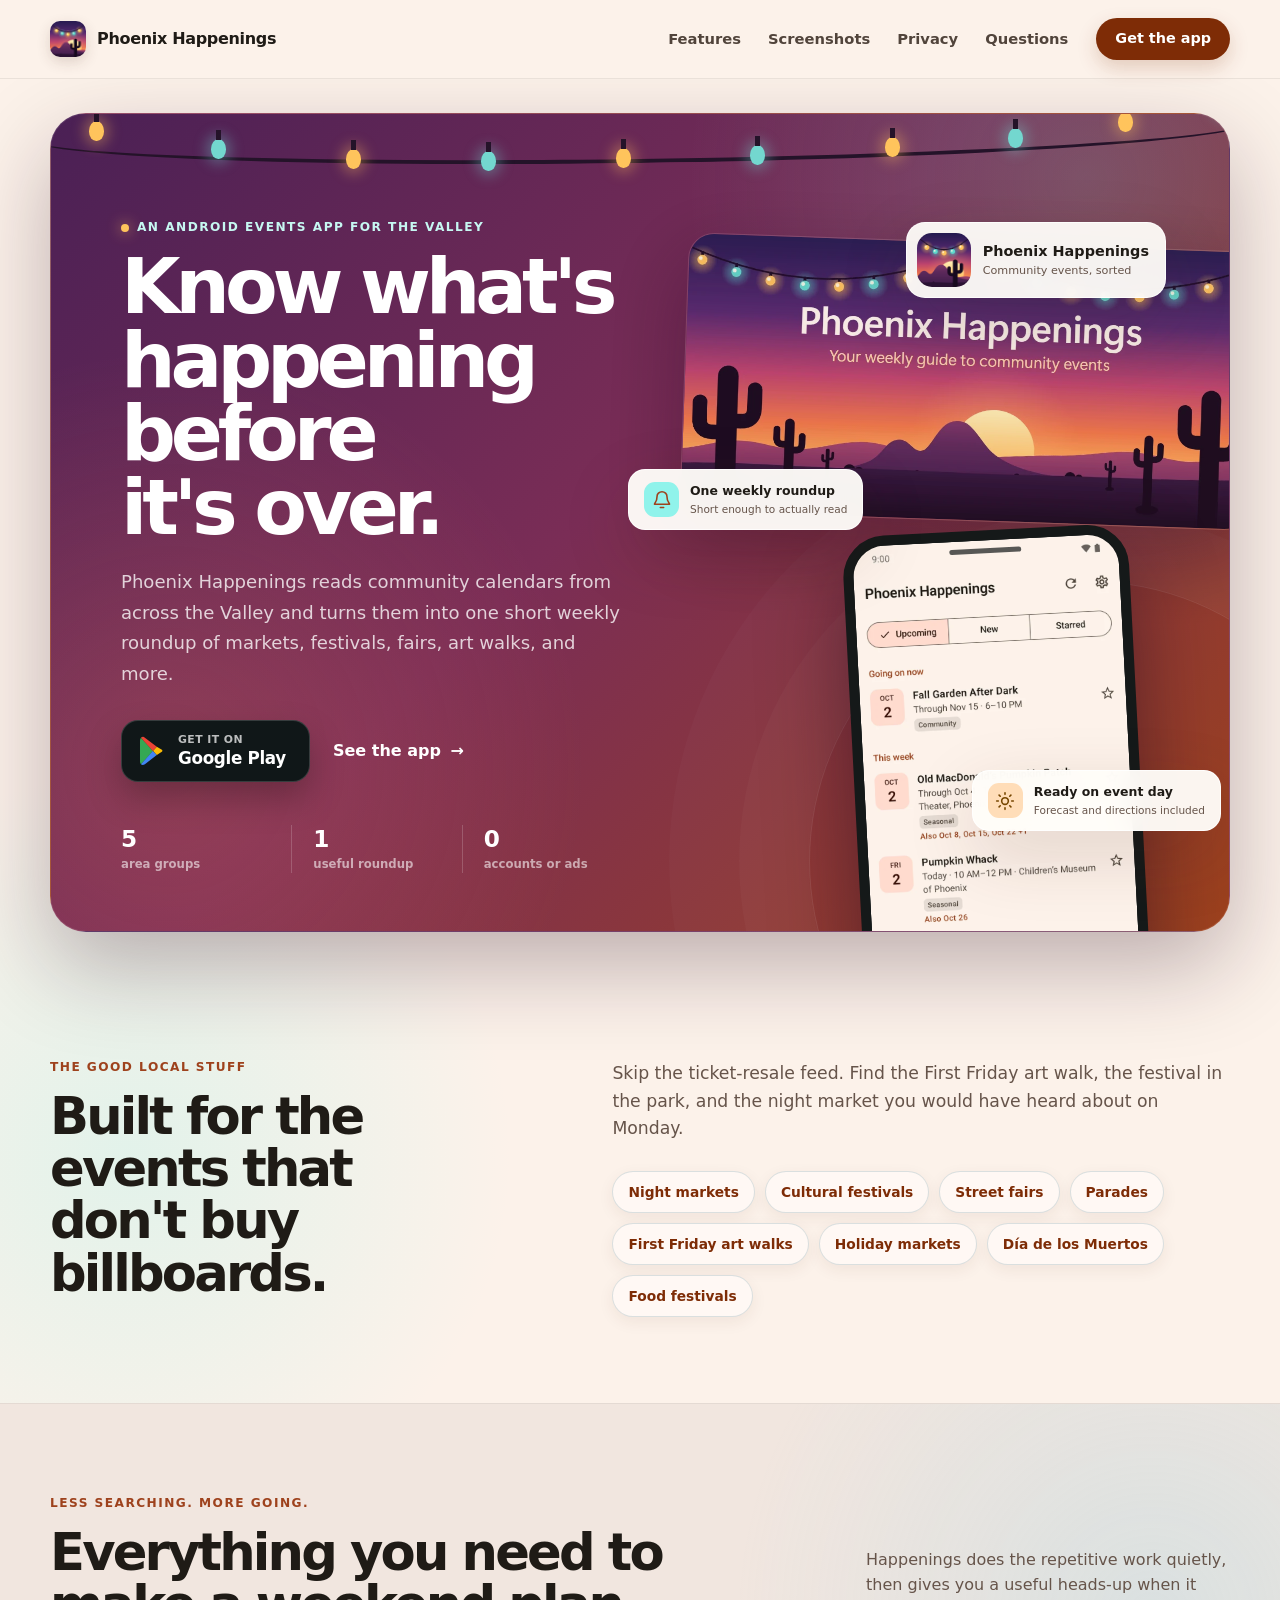
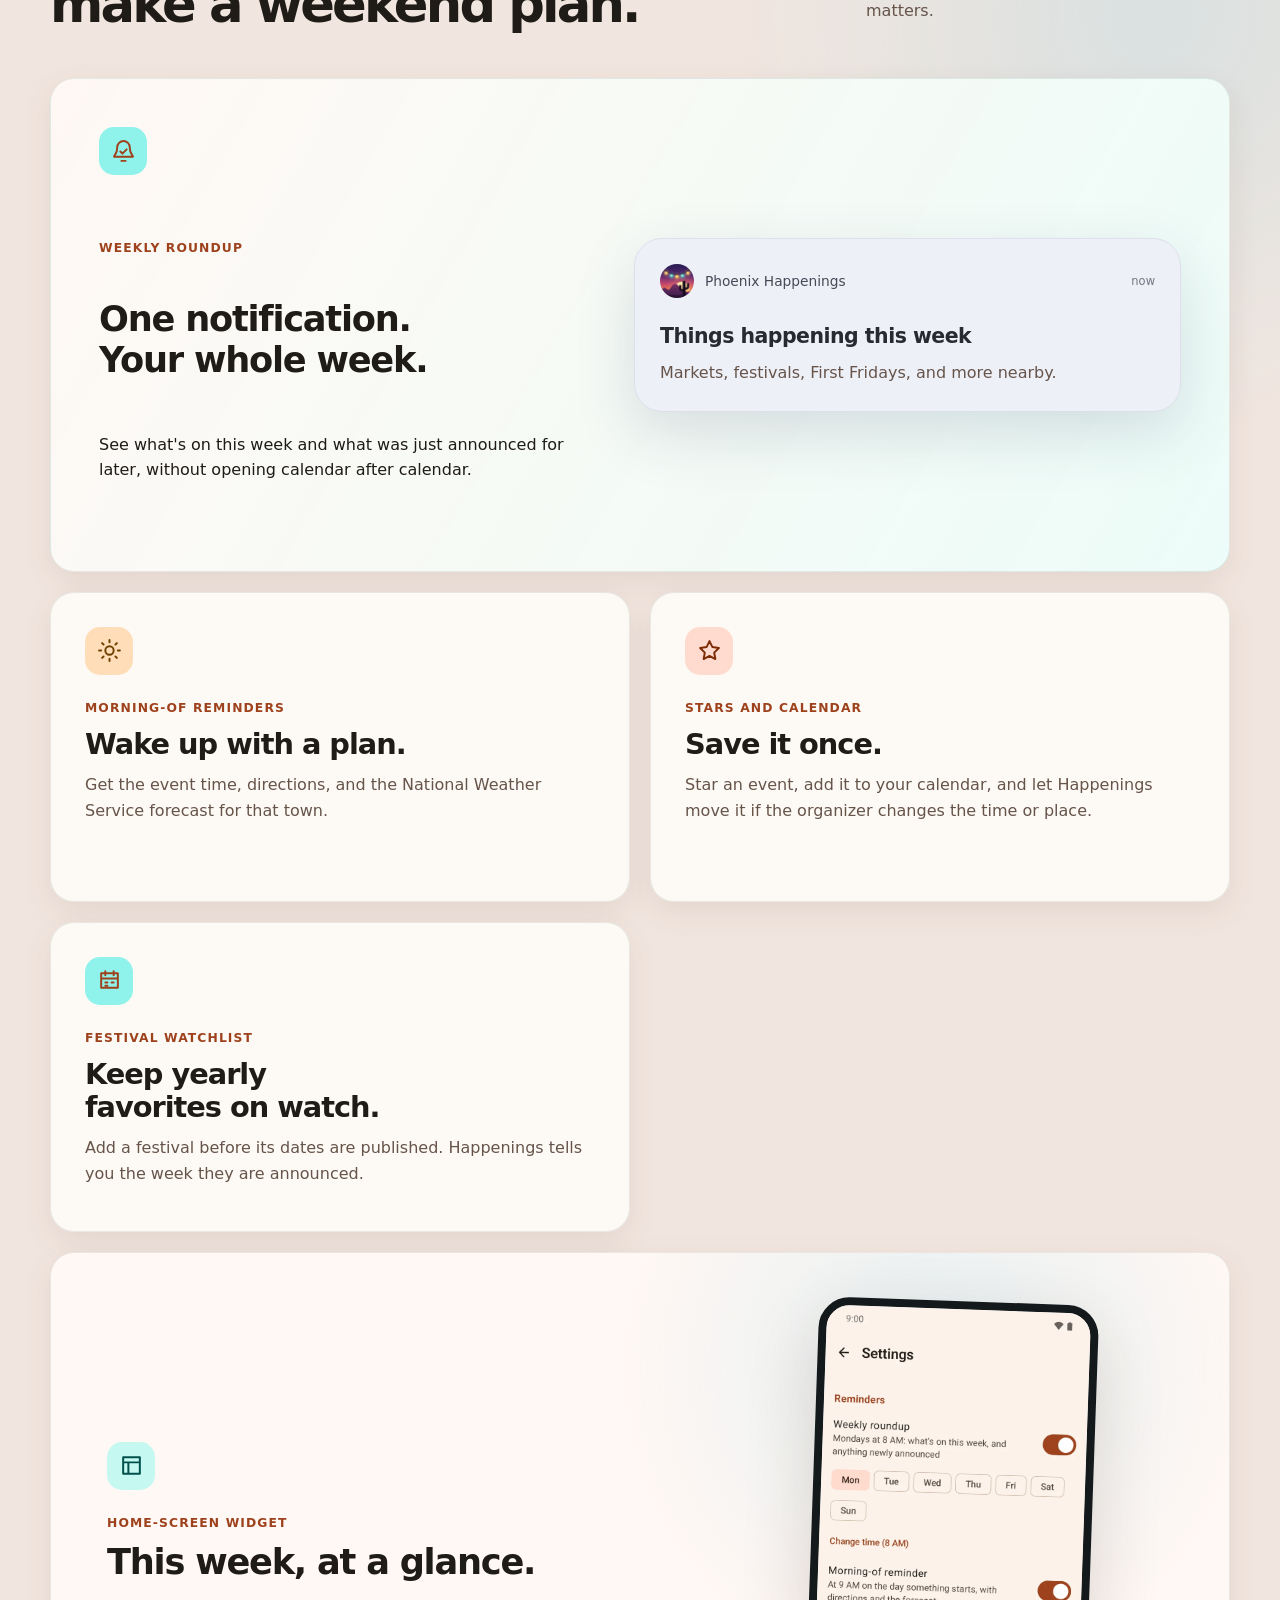
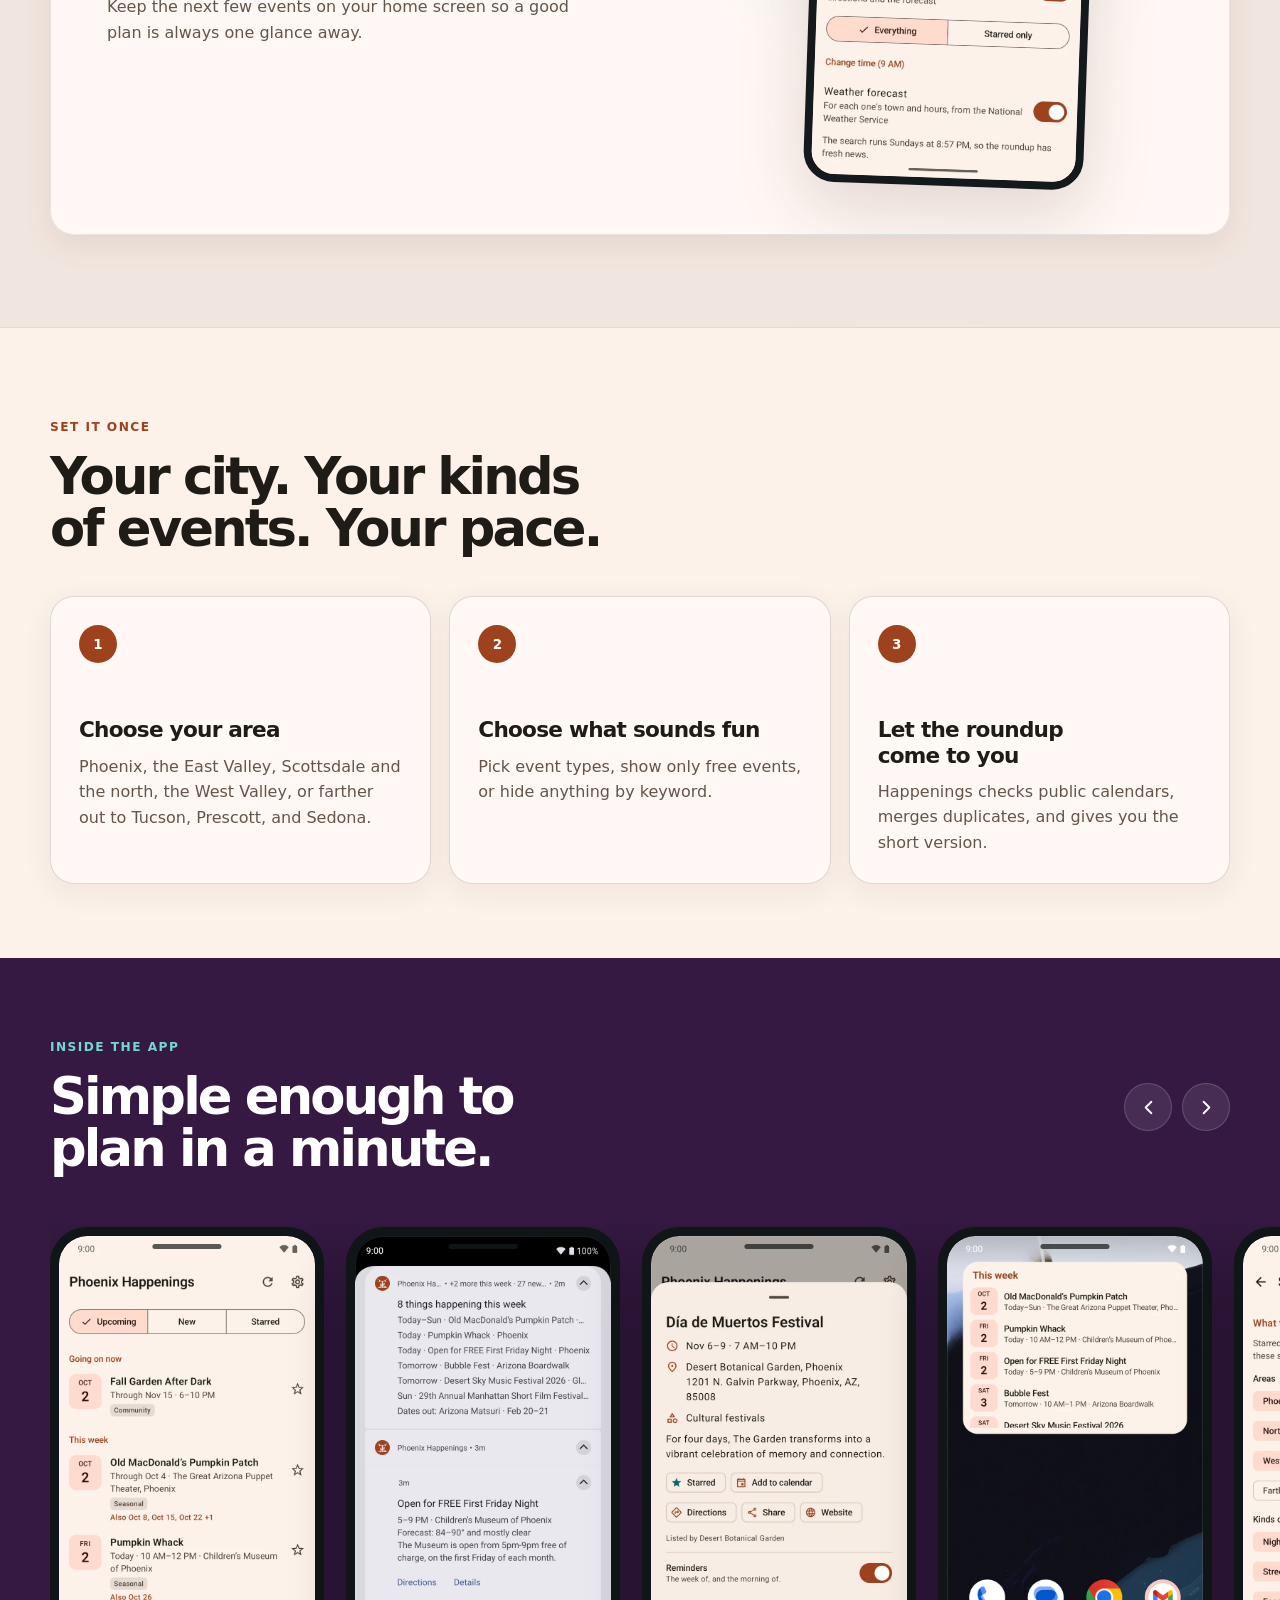
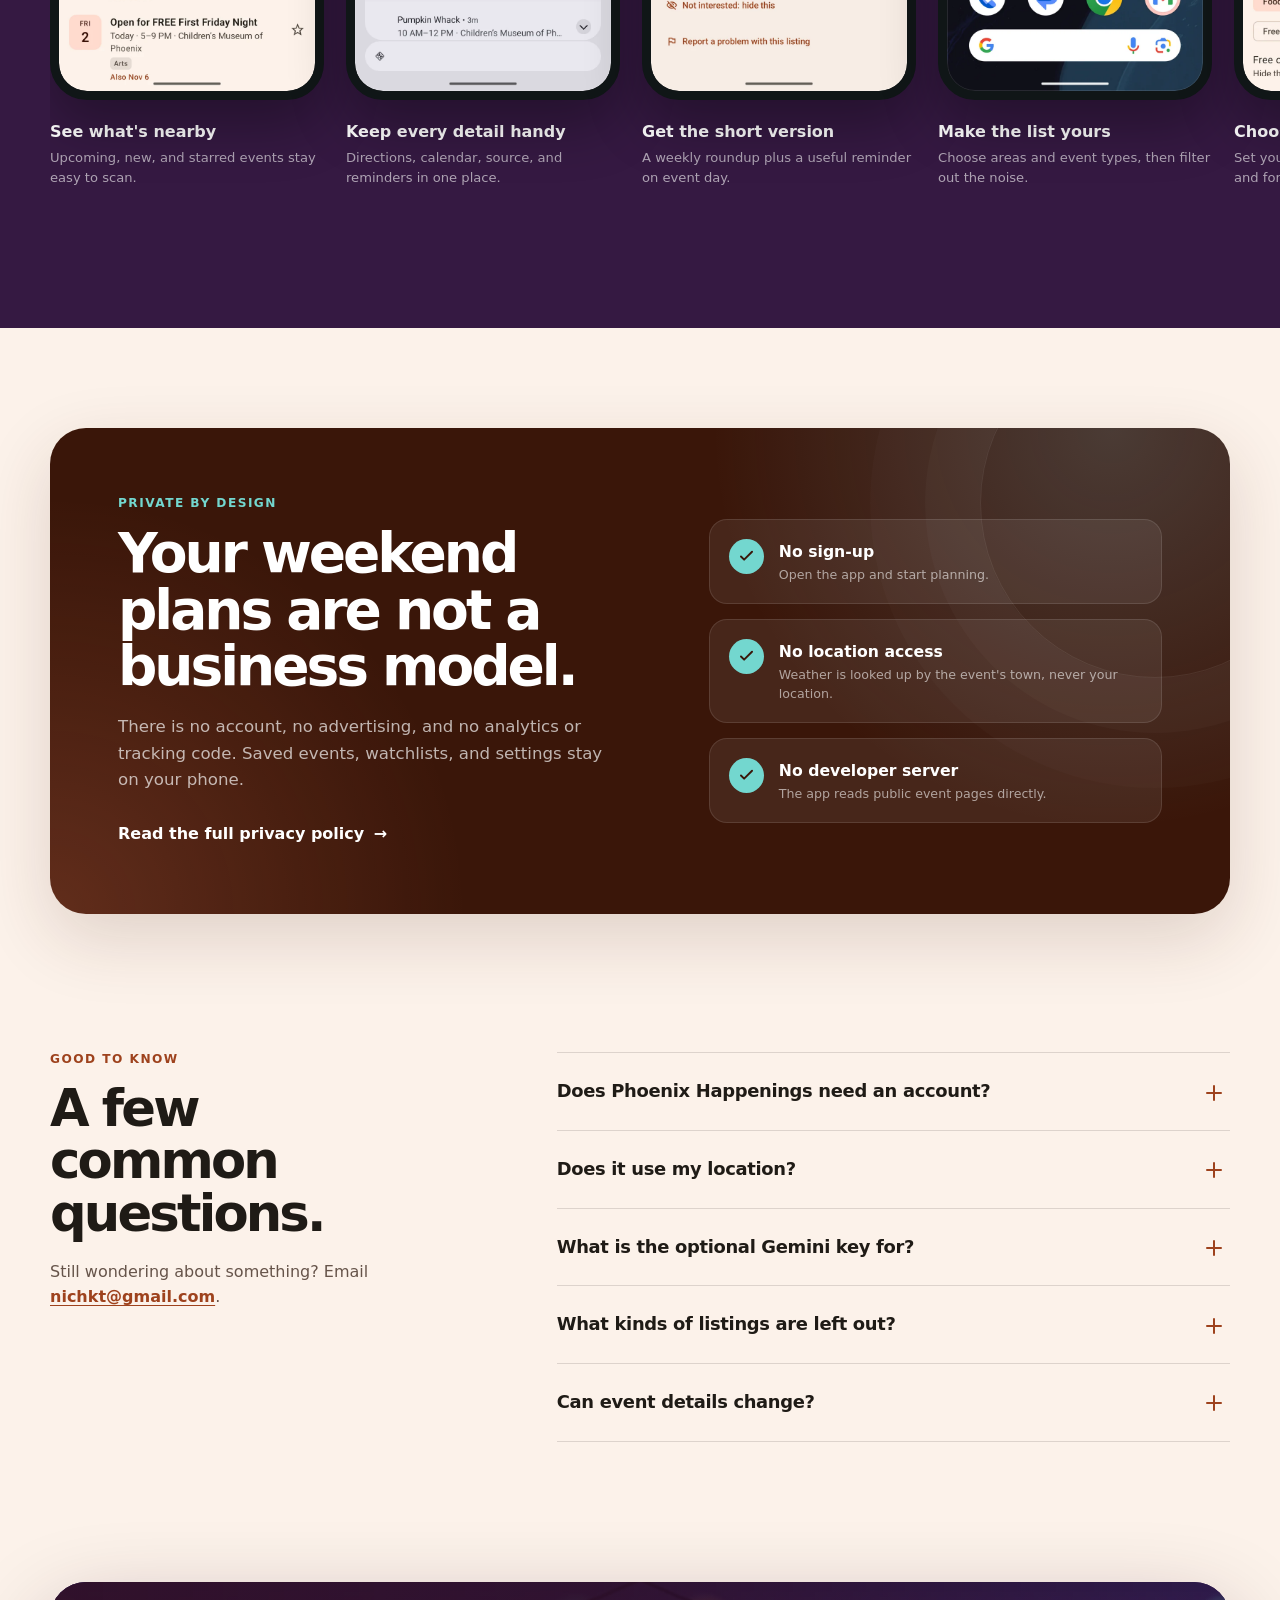
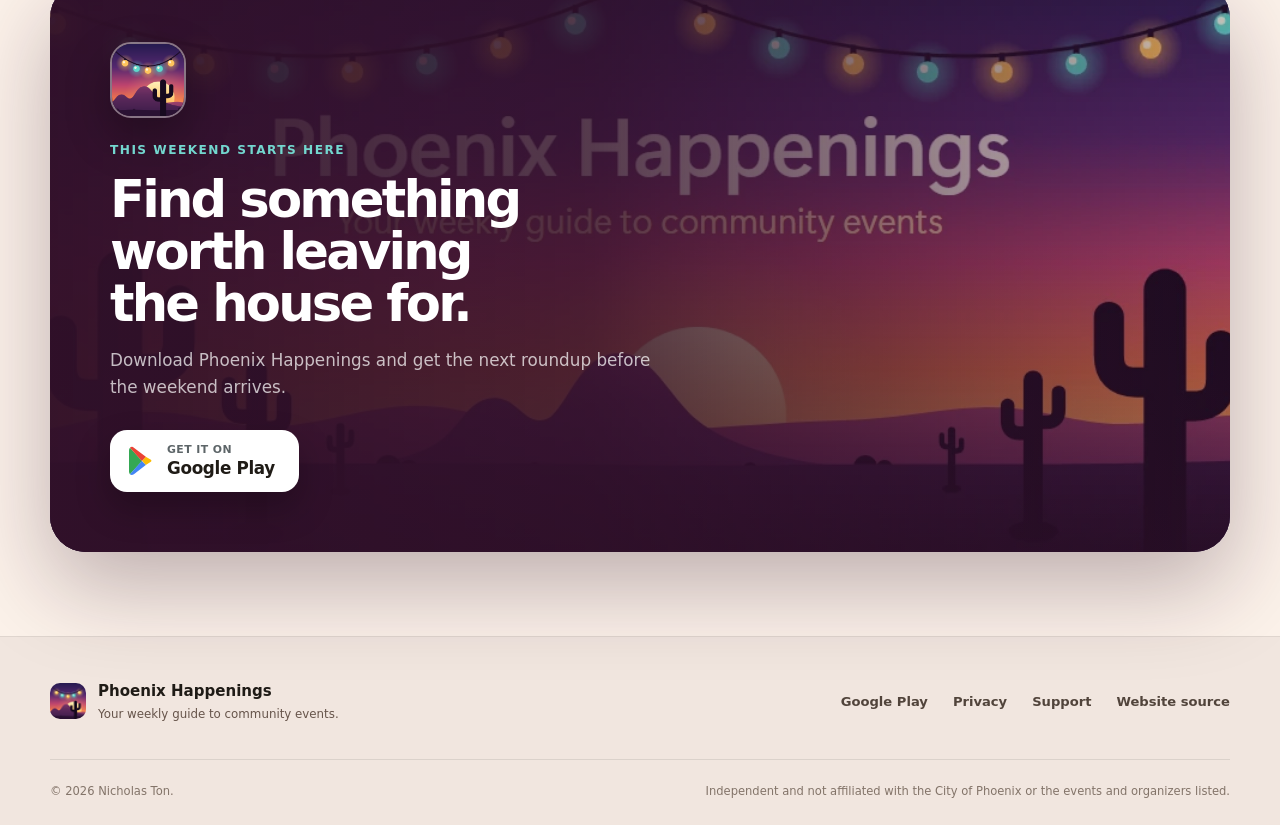
==== index.html @ 1f0c68e3 "Create Phoenix Happenings website Co-authored-by: Copilot <223556219+Copilot@users.noreply.github.co" ====
<!doctype html>
<html lang="en">
<head>
  <meta charset="utf-8">
  <meta name="viewport" content="width=device-width, initial-scale=1">
  <meta name="theme-color" content="#7e2c06">
  <meta name="color-scheme" content="light">
  <meta name="description" content="Phoenix Happenings finds night markets, festivals, street fairs, First Friday art walks, and other community events across the Valley before they pass you by.">
  <meta name="robots" content="index, follow">

  <title>Phoenix Happenings | Find local events before they happen</title>

  <link rel="canonical" href="https://nichkt.github.io/phoenix-happenings/">
  <link rel="icon" type="image/png" sizes="32x32" href="assets/icon-32.png">
  <link rel="apple-touch-icon" sizes="192x192" href="assets/icon-192.png">
  <link rel="manifest" href="site.webmanifest">
  <link rel="preload" as="image" href="assets/screenshots/1.webp" type="image/webp">
  <link rel="stylesheet" href="styles.css">

  <meta property="og:type" content="website">
  <meta property="og:site_name" content="Phoenix Happenings">
  <meta property="og:title" content="Phoenix Happenings | Your weekly guide to community events">
  <meta property="og:description" content="Night markets, festivals, street fairs, First Friday art walks, and more across the Valley - found before they happen.">
  <meta property="og:url" content="https://nichkt.github.io/phoenix-happenings/">
  <meta property="og:image" content="https://nichkt.github.io/phoenix-happenings/assets/feature-graphic.png">
  <meta property="og:image:width" content="1024">
  <meta property="og:image:height" content="500">
  <meta property="og:image:alt" content="Phoenix Happenings artwork with saguaros, festival lights, and a desert sunset">

  <meta name="twitter:card" content="summary_large_image">
  <meta name="twitter:title" content="Phoenix Happenings">
  <meta name="twitter:description" content="Your weekly guide to the community events around the Valley that are easy to miss.">
  <meta name="twitter:image" content="https://nichkt.github.io/phoenix-happenings/assets/feature-graphic.png">

  <script type="application/ld+json">
  {
    "@context": "https://schema.org",
    "@type": "MobileApplication",
    "name": "Phoenix Happenings",
    "operatingSystem": "Android",
    "applicationCategory": "LifestyleApplication",
    "description": "Phoenix Happenings finds night markets, cultural festivals, street fairs, First Friday art walks, and other community events across the Valley and sends one useful weekly roundup.",
    "downloadUrl": "https://play.google.com/store/apps/details?id=com.nicholaston.happenings.phoenix",
    "image": "https://nichkt.github.io/phoenix-happenings/assets/app-icon.png",
    "author": {
      "@type": "Person",
      "name": "Nicholas Ton"
    }
  }
  </script>
</head>
<body>
  <a class="skip-link" href="#main-content">Skip to content</a>

  <header class="site-header">
    <nav class="nav container" aria-label="Primary navigation">
      <a class="brand" href="#top" aria-label="Phoenix Happenings home">
        <img src="assets/icon-32.png" width="36" height="36" alt="">
        <span>Phoenix Happenings</span>
      </a>

      <div class="nav-links">
        <a href="#features">Features</a>
        <a href="#screenshots">Screenshots</a>
        <a href="#privacy">Privacy</a>
        <a href="#questions">Questions</a>
      </div>

      <a class="button button-small button-dark" href="https://play.google.com/store/apps/details?id=com.nicholaston.happenings.phoenix" target="_blank" rel="noopener noreferrer">
        Get the app
      </a>
    </nav>
  </header>

  <main id="main-content">
    <section class="hero" id="top">
      <div class="container">
        <div class="hero-panel">
          <div class="string-lights" aria-hidden="true">
            <span></span><span></span><span></span><span></span><span></span>
            <span></span><span></span><span></span><span></span><span></span>
          </div>

          <div class="hero-grid">
            <div class="hero-copy">
              <p class="eyebrow">An Android events app for the Valley</p>
              <h1>Know what's happening before it's over.</h1>
              <p class="hero-lede">
                Phoenix Happenings reads community calendars from across the Valley and turns them into one short weekly roundup of markets, festivals, fairs, art walks, and more.
              </p>

              <div class="hero-actions">
                <a class="store-button" href="https://play.google.com/store/apps/details?id=com.nicholaston.happenings.phoenix" target="_blank" rel="noopener noreferrer" aria-label="Download Phoenix Happenings on Google Play">
                  <svg viewBox="0 0 32 36" aria-hidden="true">
                    <path fill="#34a853" d="M1.2 1.7C.5 2.5 0 3.7 0 5.1v25.8c0 1.4.5 2.6 1.2 3.4l.1.1 14.5-16.2v-.4L1.3 1.6z"/>
                    <path fill="#fbbc04" d="m20.6 23-4.8-5.3v.4l4.8-5.4.1.1 5.7 3.2c1.6.9 1.6 2.4 0 3.3L20.7 23z"/>
                    <path fill="#4285f4" d="m20.7 23-4.9-5.1L1.2 34.3c1.1 1.1 2.8 1.2 4.8.1L20.7 23z"/>
                    <path fill="#ea4335" d="M20.7 12.8 6 1.6C4-.5 2.3.6 1.2 1.7l14.6 16.2 4.9-5.1z"/>
                  </svg>
                  <span>
                    <small>Get it on</small>
                    <strong>Google Play</strong>
                  </span>
                </a>
                <a class="hero-link" href="#screenshots">See the app <span aria-hidden="true">&rarr;</span></a>
              </div>

              <ul class="hero-proof" aria-label="App highlights">
                <li><strong>5</strong><span>area groups</span></li>
                <li><strong>1</strong><span>useful roundup</span></li>
                <li><strong>0</strong><span>accounts or ads</span></li>
              </ul>
            </div>

            <div class="hero-visual" aria-label="Phoenix Happenings app preview">
              <img class="hero-art" src="assets/feature-graphic.webp" width="1024" height="500" alt="" aria-hidden="true">

              <div class="app-badge">
                <img src="assets/app-icon.png" width="64" height="64" alt="">
                <span><strong>Phoenix Happenings</strong><small>Community events, sorted</small></span>
              </div>

              <div class="device device-hero">
                <div class="device-speaker" aria-hidden="true"></div>
                <img src="assets/screenshots/1.webp" width="720" height="1280" alt="Phoenix Happenings home screen listing upcoming community events" fetchpriority="high">
              </div>

              <div class="floating-note note-roundup">
                <span class="note-icon" aria-hidden="true">
                  <svg viewBox="0 0 24 24"><path d="M18 8a6 6 0 0 0-12 0c0 7-3 7-3 9h18c0-2-3-2-3-9M10 21h4"/></svg>
                </span>
                <span><strong>One weekly roundup</strong><small>Short enough to actually read</small></span>
              </div>

              <div class="floating-note note-weather">
                <span class="note-icon note-icon-amber" aria-hidden="true">
                  <svg viewBox="0 0 24 24"><circle cx="12" cy="12" r="4"/><path d="M12 2v2m0 16v2M4.9 4.9l1.4 1.4m11.4 11.4 1.4 1.4M2 12h2m16 0h2M4.9 19.1l1.4-1.4M17.7 6.3l1.4-1.4"/></svg>
                </span>
                <span><strong>Ready on event day</strong><small>Forecast and directions included</small></span>
              </div>
            </div>
          </div>
        </div>
      </div>
    </section>

    <section class="event-types section">
      <div class="container event-types-grid">
        <div>
          <p class="section-kicker">The good local stuff</p>
          <h2>Built for the events that don't buy billboards.</h2>
        </div>
        <div>
          <p class="section-intro">
            Skip the ticket-resale feed. Find the First Friday art walk, the festival in the park, and the night market you would have heard about on Monday.
          </p>
          <div class="chip-cloud" aria-label="Event types in Phoenix Happenings">
            <span>Night markets</span>
            <span>Cultural festivals</span>
            <span>Street fairs</span>
            <span>Parades</span>
            <span>First Friday art walks</span>
            <span>Holiday markets</span>
            <span>D&iacute;a de los Muertos</span>
            <span>Food festivals</span>
          </div>
        </div>
      </div>
    </section>

    <section class="features section" id="features">
      <div class="container">
        <div class="section-heading">
          <div>
            <p class="section-kicker">Less searching. More going.</p>
            <h2>Everything you need to make a weekend plan.</h2>
          </div>
          <p>
            Happenings does the repetitive work quietly, then gives you a useful heads-up when it matters.
          </p>
        </div>

        <div class="feature-grid">
          <article class="feature-card feature-card-large">
            <div class="feature-icon">
              <svg viewBox="0 0 24 24" aria-hidden="true"><path d="M18 8a6 6 0 0 0-12 0c0 7-3 7-3 9h18c0-2-3-2-3-9M10 21h4"/><path d="m9 12 2 2 4-4"/></svg>
            </div>
            <p class="feature-label">Weekly roundup</p>
            <h3>One notification. Your whole week.</h3>
            <p>
              See what's on this week and what was just announced for later, without opening calendar after calendar.
            </p>
            <div class="mini-notification" aria-hidden="true">
              <div class="mini-notification-top">
                <img src="assets/icon-32.png" width="34" height="34" alt="">
                <span>Phoenix Happenings</span>
                <small>now</small>
              </div>
              <strong>Things happening this week</strong>
              <p>Markets, festivals, First Fridays, and more nearby.</p>
            </div>
          </article>

          <article class="feature-card">
            <div class="feature-icon feature-icon-amber">
              <svg viewBox="0 0 24 24" aria-hidden="true"><circle cx="12" cy="12" r="4"/><path d="M12 2v2m0 16v2M4.9 4.9l1.4 1.4m11.4 11.4 1.4 1.4M2 12h2m16 0h2M4.9 19.1l1.4-1.4M17.7 6.3l1.4-1.4"/></svg>
            </div>
            <p class="feature-label">Morning-of reminders</p>
            <h3>Wake up with a plan.</h3>
            <p>Get the event time, directions, and the National Weather Service forecast for that town.</p>
          </article>

          <article class="feature-card">
            <div class="feature-icon feature-icon-coral">
              <svg viewBox="0 0 24 24" aria-hidden="true"><path d="m12 3 2.8 5.7 6.2.9-4.5 4.4 1.1 6.2-5.6-3-5.6 3 1.1-6.2L3 9.6l6.2-.9z"/></svg>
            </div>
            <p class="feature-label">Stars and calendar</p>
            <h3>Save it once.</h3>
            <p>Star an event, add it to your calendar, and let Happenings move it if the organizer changes the time or place.</p>
          </article>

          <article class="feature-card">
            <div class="feature-icon">
              <svg viewBox="0 0 24 24" aria-hidden="true"><path d="M4 5h16v14H4zM8 3v4m8-4v4M4 10h16"/><path d="M8 14h2m4 0h2m-8 3h2"/></svg>
            </div>
            <p class="feature-label">Festival watchlist</p>
            <h3>Keep yearly favorites on watch.</h3>
            <p>Add a festival before its dates are published. Happenings tells you the week they are announced.</p>
          </article>

          <article class="feature-card feature-card-widget">
            <div>
              <div class="feature-icon feature-icon-sky">
                <svg viewBox="0 0 24 24" aria-hidden="true"><path d="M4 4h16v16H4zM4 9h16M9 9v11"/></svg>
              </div>
              <p class="feature-label">Home-screen widget</p>
              <h3>This week, at a glance.</h3>
              <p>Keep the next few events on your home screen so a good plan is always one glance away.</p>
            </div>
            <img src="assets/screenshots/6.webp" width="720" height="1280" alt="Phoenix Happenings home-screen widget showing this week's events" loading="lazy">
          </article>
        </div>
      </div>
    </section>

    <section class="how-it-works section">
      <div class="container">
        <div class="section-heading compact-heading">
          <div>
            <p class="section-kicker">Set it once</p>
            <h2>Your city. Your kinds of events. Your pace.</h2>
          </div>
        </div>

        <ol class="steps">
          <li>
            <span class="step-number">1</span>
            <div>
              <h3>Choose your area</h3>
              <p>Phoenix, the East Valley, Scottsdale and the north, the West Valley, or farther out to Tucson, Prescott, and Sedona.</p>
            </div>
          </li>
          <li>
            <span class="step-number">2</span>
            <div>
              <h3>Choose what sounds fun</h3>
              <p>Pick event types, show only free events, or hide anything by keyword.</p>
            </div>
          </li>
          <li>
            <span class="step-number">3</span>
            <div>
              <h3>Let the roundup come to you</h3>
              <p>Happenings checks public calendars, merges duplicates, and gives you the short version.</p>
            </div>
          </li>
        </ol>
      </div>
    </section>

    <section class="screenshots section" id="screenshots">
      <div class="container">
        <div class="section-heading screenshots-heading">
          <div>
            <p class="section-kicker">Inside the app</p>
            <h2>Simple enough to plan in a minute.</h2>
          </div>
          <div class="gallery-controls" aria-label="Screenshot gallery controls">
            <button type="button" data-gallery-button="previous" aria-label="Show previous screenshots">
              <svg viewBox="0 0 24 24" aria-hidden="true"><path d="m15 18-6-6 6-6"/></svg>
            </button>
            <button type="button" data-gallery-button="next" aria-label="Show next screenshots">
              <svg viewBox="0 0 24 24" aria-hidden="true"><path d="m9 18 6-6-6-6"/></svg>
            </button>
          </div>
        </div>

        <div class="gallery" data-gallery>
          <figure class="screenshot-card">
            <div class="device">
              <div class="device-speaker" aria-hidden="true"></div>
              <img src="assets/screenshots/1.webp" width="720" height="1280" alt="Upcoming events grouped by what is happening now and this week" loading="lazy">
            </div>
            <figcaption><strong>See what's nearby</strong><span>Upcoming, new, and starred events stay easy to scan.</span></figcaption>
          </figure>

          <figure class="screenshot-card">
            <div class="device">
              <div class="device-speaker" aria-hidden="true"></div>
              <img src="assets/screenshots/2.webp" width="720" height="1280" alt="Event details with time, address, category, reminders, and action buttons" loading="lazy">
            </div>
            <figcaption><strong>Keep every detail handy</strong><span>Directions, calendar, source, and reminders in one place.</span></figcaption>
          </figure>

          <figure class="screenshot-card">
            <div class="device">
              <div class="device-speaker" aria-hidden="true"></div>
              <img src="assets/screenshots/3.webp" width="720" height="1280" alt="Weekly roundup notification and morning event reminder" loading="lazy">
            </div>
            <figcaption><strong>Get the short version</strong><span>A weekly roundup plus a useful reminder on event day.</span></figcaption>
          </figure>

          <figure class="screenshot-card">
            <div class="device">
              <div class="device-speaker" aria-hidden="true"></div>
              <img src="assets/screenshots/4.webp" width="720" height="1280" alt="Settings for areas, event types, free events, and keyword filters" loading="lazy">
            </div>
            <figcaption><strong>Make the list yours</strong><span>Choose areas and event types, then filter out the noise.</span></figcaption>
          </figure>

          <figure class="screenshot-card">
            <div class="device">
              <div class="device-speaker" aria-hidden="true"></div>
              <img src="assets/screenshots/5.webp" width="720" height="1280" alt="Reminder settings for weekly roundups, event-day alerts, and weather" loading="lazy">
            </div>
            <figcaption><strong>Choose when to hear about it</strong><span>Set your roundup day, reminder time, and forecast preference.</span></figcaption>
          </figure>

          <figure class="screenshot-card">
            <div class="device">
              <div class="device-speaker" aria-hidden="true"></div>
              <img src="assets/screenshots/6.webp" width="720" height="1280" alt="Phoenix Happenings widget on an Android home screen" loading="lazy">
            </div>
            <figcaption><strong>Keep this week visible</strong><span>The home-screen widget puts the next events within reach.</span></figcaption>
          </figure>
        </div>
      </div>
    </section>

    <section class="privacy section" id="privacy">
      <div class="container">
        <div class="privacy-panel">
          <div class="privacy-copy">
            <p class="section-kicker section-kicker-light">Private by design</p>
            <h2>Your weekend plans are not a business model.</h2>
            <p>
              There is no account, no advertising, and no analytics or tracking code. Saved events, watchlists, and settings stay on your phone.
            </p>
            <a class="text-link-light" href="https://nichkt.github.io/seattle-happenings-privacy/phoenix/" target="_blank" rel="noopener noreferrer">
              Read the full privacy policy <span aria-hidden="true">&rarr;</span>
            </a>
          </div>

          <ul class="privacy-list">
            <li>
              <span class="privacy-check" aria-hidden="true">
                <svg viewBox="0 0 24 24"><path d="m5 12 4 4 10-10"/></svg>
              </span>
              <div><strong>No sign-up</strong><span>Open the app and start planning.</span></div>
            </li>
            <li>
              <span class="privacy-check" aria-hidden="true">
                <svg viewBox="0 0 24 24"><path d="m5 12 4 4 10-10"/></svg>
              </span>
              <div><strong>No location access</strong><span>Weather is looked up by the event's town, never your location.</span></div>
            </li>
            <li>
              <span class="privacy-check" aria-hidden="true">
                <svg viewBox="0 0 24 24"><path d="m5 12 4 4 10-10"/></svg>
              </span>
              <div><strong>No developer server</strong><span>The app reads public event pages directly.</span></div>
            </li>
          </ul>
        </div>
      </div>
    </section>

    <section class="questions section" id="questions">
      <div class="container questions-grid">
        <div class="questions-intro">
          <p class="section-kicker">Good to know</p>
          <h2>A few common questions.</h2>
          <p>Still wondering about something? Email <a href="mailto:nichkt@gmail.com">nichkt@gmail.com</a>.</p>
        </div>

        <div class="faq-list">
          <details>
            <summary>Does Phoenix Happenings need an account?</summary>
            <p>No. There is no sign-in or profile. Your saved events, watchlist, and settings stay on your phone.</p>
          </details>
          <details>
            <summary>Does it use my location?</summary>
            <p>No. The app does not ask for location access. Distance starts from a town you choose, and weather is requested for each event's town.</p>
          </details>
          <details>
            <summary>What is the optional Gemini key for?</summary>
            <p>The app works fully without it. If you add your own Gemini API key, Happenings can also read festival pages and local news and sort events more carefully. The app explains exactly what is sent before you add a key.</p>
          </details>
          <details>
            <summary>What kinds of listings are left out?</summary>
            <p>Concerts, sports, and ticket-resale listings are left out on purpose. The focus is community events such as markets, festivals, fairs, parades, First Friday art walks, and food festivals.</p>
          </details>
          <details>
            <summary>Can event details change?</summary>
            <p>Yes. Dates, times, and locations can change, so always check with the organizer. When Happenings sees an update, it can also move an event it added to your calendar.</p>
          </details>
        </div>
      </div>
    </section>

    <section class="final-cta section">
      <div class="container">
        <div class="final-cta-panel">
          <img src="assets/feature-graphic.webp" width="1024" height="500" alt="" aria-hidden="true" loading="lazy">
          <div class="final-cta-overlay"></div>
          <div class="final-cta-content">
            <img src="assets/app-icon.png" width="86" height="86" alt="">
            <p class="section-kicker section-kicker-light">This weekend starts here</p>
            <h2>Find something worth leaving the house for.</h2>
            <p>Download Phoenix Happenings and get the next roundup before the weekend arrives.</p>
            <a class="store-button store-button-light" href="https://play.google.com/store/apps/details?id=com.nicholaston.happenings.phoenix" target="_blank" rel="noopener noreferrer" aria-label="Download Phoenix Happenings on Google Play">
              <svg viewBox="0 0 32 36" aria-hidden="true">
                <path fill="#34a853" d="M1.2 1.7C.5 2.5 0 3.7 0 5.1v25.8c0 1.4.5 2.6 1.2 3.4l.1.1 14.5-16.2v-.4L1.3 1.6z"/>
                <path fill="#fbbc04" d="m20.6 23-4.8-5.3v.4l4.8-5.4.1.1 5.7 3.2c1.6.9 1.6 2.4 0 3.3L20.7 23z"/>
                <path fill="#4285f4" d="m20.7 23-4.9-5.1L1.2 34.3c1.1 1.1 2.8 1.2 4.8.1L20.7 23z"/>
                <path fill="#ea4335" d="M20.7 12.8 6 1.6C4-.5 2.3.6 1.2 1.7l14.6 16.2 4.9-5.1z"/>
              </svg>
              <span><small>Get it on</small><strong>Google Play</strong></span>
            </a>
          </div>
        </div>
      </div>
    </section>
  </main>

  <footer class="site-footer">
    <div class="container footer-grid">
      <div class="footer-brand">
        <img src="assets/icon-32.png" width="36" height="36" alt="">
        <div><strong>Phoenix Happenings</strong><span>Your weekly guide to community events.</span></div>
      </div>
      <div class="footer-links">
        <a href="https://play.google.com/store/apps/details?id=com.nicholaston.happenings.phoenix" target="_blank" rel="noopener noreferrer">Google Play</a>
        <a href="https://nichkt.github.io/seattle-happenings-privacy/phoenix/" target="_blank" rel="noopener noreferrer">Privacy</a>
        <a href="mailto:nichkt@gmail.com">Support</a>
        <a href="https://github.com/Nichkt/phoenix-happenings" target="_blank" rel="noopener noreferrer">Website source</a>
      </div>
    </div>
    <div class="container footer-bottom">
      <p>&copy; <span data-current-year>2026</span> Nicholas Ton.</p>
      <p>Independent and not affiliated with the City of Phoenix or the events and organizers listed.</p>
    </div>
  </footer>

  <script src="script.js"></script>
</body>
</html>
---- styles.css ----
:root {
  --ink: #1f1b16;
  --muted: #66544a;
  --cream: #fcf2ea;
  --cream-deep: #f1e6df;
  --paper: #fff8f4;
  --sound: #9e421d;
  --sound-dark: #7e2c06;
  --sound-deep: #3a1609;
  --sky: #90f3eb;
  --sky-strong: #73d7cf;
  --amber: #ffc45c;
  --coral: #f47c5b;
  --navy: #3b2054;
  --line: rgba(31, 27, 22, 0.14);
  --shadow-sm: 0 10px 30px rgba(89, 49, 29, 0.09);
  --shadow-md: 0 24px 70px rgba(77, 35, 22, 0.16);
  --shadow-lg: 0 34px 90px rgba(48, 18, 35, 0.3);
  --radius-sm: 16px;
  --radius-md: 24px;
  --radius-lg: 36px;
  --max-width: 1180px;
}

*,
*::before,
*::after {
  box-sizing: border-box;
}

html {
  scroll-behavior: smooth;
}

body {
  margin: 0;
  color: var(--ink);
  background:
    radial-gradient(circle at 10% 16%, rgba(144, 243, 235, 0.24), transparent 24rem),
    var(--cream);
  font-family: Inter, ui-sans-serif, system-ui, -apple-system, BlinkMacSystemFont, "Segoe UI", sans-serif;
  font-size: 16px;
  line-height: 1.6;
  -webkit-font-smoothing: antialiased;
}

body::selection {
  color: #fff;
  background: var(--sound);
}

img {
  display: block;
  height: auto;
  max-width: 100%;
}

a {
  color: inherit;
  text-decoration-thickness: 0.08em;
  text-underline-offset: 0.2em;
}

button,
a {
  -webkit-tap-highlight-color: transparent;
}

button,
summary {
  font: inherit;
}

svg {
  display: block;
}

.container {
  width: min(calc(100% - 40px), var(--max-width));
  margin-inline: auto;
}

.section {
  padding: 92px 0;
}

.skip-link {
  position: fixed;
  z-index: 1000;
  top: 12px;
  left: 12px;
  padding: 10px 16px;
  color: #fff;
  background: var(--sound-dark);
  border-radius: 10px;
  transform: translateY(-160%);
  transition: transform 160ms ease;
}

.skip-link:focus {
  transform: translateY(0);
}

.site-header {
  position: sticky;
  z-index: 100;
  top: 0;
  background: rgba(252, 242, 234, 0.9);
  border-bottom: 1px solid rgba(31, 27, 22, 0.08);
  backdrop-filter: blur(18px);
  -webkit-backdrop-filter: blur(18px);
}

.nav {
  min-height: 78px;
  display: flex;
  align-items: center;
  gap: 28px;
}

.brand {
  display: inline-flex;
  align-items: center;
  gap: 11px;
  margin-right: auto;
  font-weight: 820;
  letter-spacing: -0.02em;
  text-decoration: none;
}

.brand img {
  border-radius: 10px;
  box-shadow: 0 5px 14px rgba(77, 35, 22, 0.16);
}

.nav-links {
  display: flex;
  align-items: center;
  gap: 27px;
}

.nav-links a {
  color: #51443b;
  font-size: 0.92rem;
  font-weight: 700;
  text-decoration: none;
  transition: color 160ms ease;
}

.nav-links a:hover {
  color: var(--sound);
}

.button {
  display: inline-flex;
  min-height: 48px;
  align-items: center;
  justify-content: center;
  padding: 0 22px;
  border-radius: 999px;
  font-weight: 800;
  text-decoration: none;
  transition: transform 160ms ease, box-shadow 160ms ease, background 160ms ease;
}

.button:hover {
  transform: translateY(-2px);
}

.button-small {
  min-height: 42px;
  padding-inline: 19px;
  font-size: 0.9rem;
}

.button-dark {
  color: #fff;
  background: var(--sound-dark);
  box-shadow: 0 8px 20px rgba(126, 44, 6, 0.2);
}

.button-dark:hover {
  background: #5b1b00;
  box-shadow: 0 12px 26px rgba(126, 44, 6, 0.27);
}

.hero {
  padding: 34px 0 56px;
}

.hero-panel {
  position: relative;
  overflow: hidden;
  min-height: 690px;
  color: #fff;
  background:
    radial-gradient(circle at 10% 80%, rgba(244, 124, 91, 0.24), transparent 26rem),
    radial-gradient(circle at 88% 8%, rgba(115, 215, 207, 0.2), transparent 25rem),
    linear-gradient(135deg, #4a2055 0%, #7a2d56 47%, #9e421d 100%);
  border: 1px solid rgba(255, 255, 255, 0.11);
  border-radius: var(--radius-lg);
  box-shadow: var(--shadow-lg);
}

.hero-panel::after {
  content: "";
  position: absolute;
  right: -140px;
  bottom: -210px;
  width: 560px;
  height: 560px;
  border: 1px solid rgba(255, 255, 255, 0.1);
  border-radius: 50%;
  box-shadow:
    0 0 0 70px rgba(255, 255, 255, 0.025),
    0 0 0 140px rgba(255, 255, 255, 0.018);
  pointer-events: none;
}

.hero-grid {
  position: relative;
  z-index: 2;
  display: grid;
  min-height: 690px;
  grid-template-columns: minmax(0, 1.02fr) minmax(430px, 0.98fr);
  align-items: center;
  gap: 36px;
  padding: 100px 70px 58px;
}

.hero-copy {
  max-width: 600px;
}

.eyebrow,
.section-kicker {
  margin: 0 0 14px;
  color: var(--sound);
  font-size: 0.76rem;
  font-weight: 850;
  letter-spacing: 0.12em;
  line-height: 1.3;
  text-transform: uppercase;
}

.eyebrow {
  display: inline-flex;
  align-items: center;
  gap: 8px;
  color: #c6f8f2;
}

.eyebrow::before {
  content: "";
  width: 8px;
  height: 8px;
  background: var(--amber);
  border-radius: 50%;
  box-shadow: 0 0 14px rgba(255, 190, 92, 0.8);
}

h1,
h2,
h3,
p {
  margin-top: 0;
}

h1,
h2,
h3 {
  text-wrap: balance;
}

h1 {
  max-width: 700px;
  margin-bottom: 22px;
  font-size: clamp(3.25rem, 6vw, 5.75rem);
  font-weight: 850;
  letter-spacing: -0.067em;
  line-height: 0.96;
}

h2 {
  margin-bottom: 20px;
  font-size: clamp(2.35rem, 4vw, 4rem);
  font-weight: 840;
  letter-spacing: -0.055em;
  line-height: 1.02;
}

h3 {
  margin-bottom: 11px;
  font-size: 1.4rem;
  font-weight: 810;
  letter-spacing: -0.035em;
  line-height: 1.16;
}

.hero-lede {
  max-width: 590px;
  margin-bottom: 30px;
  color: rgba(255, 255, 255, 0.78);
  font-size: 1.13rem;
  line-height: 1.7;
}

.hero-actions {
  display: flex;
  align-items: center;
  gap: 23px;
}

.store-button {
  display: inline-flex;
  min-height: 62px;
  align-items: center;
  gap: 12px;
  padding: 10px 23px 10px 18px;
  color: #fff;
  background: #101718;
  border: 1px solid rgba(255, 255, 255, 0.16);
  border-radius: 17px;
  box-shadow: 0 16px 34px rgba(0, 0, 0, 0.25);
  text-decoration: none;
  transition: transform 180ms ease, box-shadow 180ms ease, background 180ms ease;
}

.store-button:hover {
  background: #06090a;
  box-shadow: 0 20px 40px rgba(0, 0, 0, 0.31);
  transform: translateY(-3px);
}

.store-button svg {
  width: 26px;
  height: 30px;
  flex: 0 0 auto;
}

.store-button span {
  display: flex;
  flex-direction: column;
  line-height: 1.05;
}

.store-button small {
  margin-bottom: 4px;
  color: rgba(255, 255, 255, 0.72);
  font-size: 0.68rem;
  font-weight: 600;
  letter-spacing: 0.04em;
  text-transform: uppercase;
}

.store-button strong {
  font-size: 1.05rem;
  letter-spacing: -0.02em;
}

.hero-link {
  color: #fff;
  font-weight: 750;
  text-decoration: none;
}

.hero-link span,
.text-link-light span {
  display: inline-block;
  margin-left: 4px;
  transition: transform 160ms ease;
}

.hero-link:hover span,
.text-link-light:hover span {
  transform: translateX(4px);
}

.hero-proof {
  display: grid;
  max-width: 530px;
  grid-template-columns: repeat(3, 1fr);
  gap: 0;
  margin: 43px 0 0;
  padding: 0;
  list-style: none;
}

.hero-proof li {
  display: flex;
  min-width: 0;
  flex-direction: column;
  gap: 2px;
  padding: 0 21px;
  border-left: 1px solid rgba(255, 255, 255, 0.18);
}

.hero-proof li:first-child {
  padding-left: 0;
  border-left: 0;
}

.hero-proof strong {
  color: #fff;
  font-size: 1.45rem;
  letter-spacing: -0.04em;
  line-height: 1.2;
}

.hero-proof span {
  overflow: hidden;
  color: rgba(255, 255, 255, 0.58);
  font-size: 0.73rem;
  font-weight: 650;
  text-overflow: ellipsis;
  white-space: nowrap;
}

.string-lights {
  position: absolute;
  z-index: 3;
  top: -17px;
  left: -2%;
  width: 104%;
  height: 98px;
  pointer-events: none;
}

.string-lights::before {
  content: "";
  position: absolute;
  top: 0;
  left: 0;
  width: 100%;
  height: 66px;
  border-bottom: 4px solid #241329;
  border-radius: 0 0 50% 50%;
  transform: rotate(-0.8deg);
}

.string-lights span {
  position: absolute;
  top: 39px;
  width: 15px;
  height: 20px;
  background: var(--amber);
  border-radius: 50% 50% 48% 48%;
  box-shadow: 0 0 13px 5px rgba(255, 190, 92, 0.34);
}

.string-lights span::before {
  content: "";
  position: absolute;
  top: -9px;
  left: 5px;
  width: 5px;
  height: 10px;
  background: #241329;
}

.string-lights span:nth-child(1) { left: 5%; top: 24px; }
.string-lights span:nth-child(2) { left: 15%; top: 42px; background: var(--coral); box-shadow: 0 0 13px 5px rgba(255, 138, 102, 0.32); }
.string-lights span:nth-child(3) { left: 26%; top: 52px; }
.string-lights span:nth-child(4) { left: 37%; top: 54px; background: var(--coral); box-shadow: 0 0 13px 5px rgba(255, 138, 102, 0.32); }
.string-lights span:nth-child(5) { left: 48%; top: 51px; }
.string-lights span:nth-child(6) { left: 59%; top: 48px; background: var(--coral); box-shadow: 0 0 13px 5px rgba(255, 138, 102, 0.32); }
.string-lights span:nth-child(7) { left: 70%; top: 40px; }
.string-lights span:nth-child(8) { left: 80%; top: 31px; background: var(--coral); box-shadow: 0 0 13px 5px rgba(255, 138, 102, 0.32); }
.string-lights span:nth-child(9) { left: 89%; top: 15px; }
.string-lights span:nth-child(10) { left: 97%; top: -2px; background: var(--coral); box-shadow: 0 0 13px 5px rgba(255, 138, 102, 0.32); }

.string-lights span:nth-child(2),
.string-lights span:nth-child(4),
.string-lights span:nth-child(6),
.string-lights span:nth-child(8),
.string-lights span:nth-child(10) {
  background: var(--sky-strong);
  box-shadow: 0 0 13px 5px rgba(115, 215, 207, 0.34);
}

.hero-visual {
  position: relative;
  align-self: stretch;
  min-height: 540px;
}

.hero-art {
  position: absolute;
  top: 28px;
  right: -95px;
  width: 570px;
  max-width: none;
  border: 1px solid rgba(255, 255, 255, 0.12);
  border-radius: 26px;
  box-shadow: 0 28px 75px rgba(43, 13, 39, 0.4);
  opacity: 0.93;
  transform: rotate(2deg);
}

.app-badge {
  position: absolute;
  z-index: 3;
  top: 8px;
  right: -7px;
  display: flex;
  align-items: center;
  gap: 12px;
  padding: 10px 16px 10px 10px;
  color: var(--ink);
  background: rgba(255, 253, 249, 0.95);
  border: 1px solid rgba(255, 255, 255, 0.8);
  border-radius: 19px;
  box-shadow: var(--shadow-md);
  backdrop-filter: blur(12px);
}

.app-badge img {
  width: 54px;
  height: 54px;
  border-radius: 15px;
}

.app-badge span {
  display: flex;
  flex-direction: column;
  line-height: 1.2;
}

.app-badge strong {
  font-size: 0.9rem;
}

.app-badge small {
  margin-top: 4px;
  color: var(--muted);
  font-size: 0.7rem;
}

.device {
  position: relative;
  overflow: hidden;
  width: 100%;
  background: #151919;
  border: 9px solid #151919;
  border-radius: 37px;
  box-shadow: 0 20px 50px rgba(5, 29, 36, 0.2);
}

.device::after {
  content: "";
  position: absolute;
  inset: 0;
  border: 1px solid rgba(255, 255, 255, 0.1);
  border-radius: 28px;
  pointer-events: none;
}

.device img {
  width: 100%;
  border-radius: 28px;
}

.device-speaker {
  position: absolute;
  z-index: 2;
  top: 8px;
  left: 50%;
  width: 27%;
  height: 5px;
  background: rgba(24, 28, 29, 0.72);
  border-radius: 999px;
  transform: translateX(-50%);
}

.device-hero {
  position: absolute;
  z-index: 2;
  right: 19px;
  bottom: -150px;
  width: 286px;
  border-width: 10px;
  border-radius: 42px;
  box-shadow: 0 36px 80px rgba(37, 11, 32, 0.52);
  transform: rotate(-3deg);
}

.floating-note {
  position: absolute;
  z-index: 4;
  display: flex;
  align-items: center;
  gap: 11px;
  width: max-content;
  max-width: 255px;
  padding: 12px 15px;
  color: var(--ink);
  background: rgba(255, 253, 249, 0.96);
  border: 1px solid rgba(255, 255, 255, 0.85);
  border-radius: 17px;
  box-shadow: var(--shadow-md);
  backdrop-filter: blur(12px);
}

.floating-note > span:last-child {
  display: flex;
  flex-direction: column;
  line-height: 1.2;
}

.floating-note strong {
  font-size: 0.78rem;
}

.floating-note small {
  margin-top: 4px;
  color: var(--muted);
  font-size: 0.66rem;
}

.note-icon {
  display: grid;
  width: 35px;
  height: 35px;
  flex: 0 0 auto;
  place-items: center;
  color: var(--sound);
  background: var(--sky);
  border-radius: 11px;
}

.note-icon-amber {
  color: #774700;
  background: #ffddb8;
}

.note-icon svg,
.feature-icon svg,
.privacy-check svg,
.gallery-controls svg {
  fill: none;
  stroke: currentColor;
  stroke-linecap: round;
  stroke-linejoin: round;
  stroke-width: 1.9;
}

.note-icon svg {
  width: 20px;
  height: 20px;
}

.note-roundup {
  top: 255px;
  left: -40px;
}

.note-weather {
  right: -62px;
  bottom: 42px;
}

.event-types {
  padding-top: 72px;
  padding-bottom: 86px;
}

.event-types-grid {
  display: grid;
  grid-template-columns: minmax(0, 0.84fr) minmax(0, 1.16fr);
  gap: clamp(50px, 9vw, 130px);
  align-items: start;
}

.event-types h2 {
  max-width: 520px;
  margin-bottom: 0;
}

.section-intro {
  max-width: 610px;
  margin-bottom: 28px;
  color: var(--muted);
  font-size: 1.08rem;
}

.chip-cloud {
  display: flex;
  flex-wrap: wrap;
  gap: 10px;
}

.chip-cloud span {
  padding: 9px 15px;
  color: var(--sound-dark);
  background: var(--paper);
  border: 1px solid rgba(27, 94, 115, 0.16);
  border-radius: 999px;
  box-shadow: 0 5px 16px rgba(89, 49, 29, 0.07);
  font-size: 0.86rem;
  font-weight: 750;
}

.features {
  background:
    radial-gradient(circle at 90% 10%, rgba(140, 207, 230, 0.23), transparent 26rem),
    #f1e6df;
  border-top: 1px solid rgba(31, 27, 22, 0.06);
  border-bottom: 1px solid rgba(31, 27, 22, 0.06);
}

.section-heading {
  display: grid;
  grid-template-columns: minmax(0, 1.35fr) minmax(280px, 0.65fr);
  gap: 60px;
  align-items: end;
  margin-bottom: 48px;
}

.section-heading h2 {
  max-width: 720px;
  margin-bottom: 0;
}

.section-heading > p {
  max-width: 430px;
  margin-bottom: 7px;
  color: var(--muted);
}

.feature-grid {
  display: grid;
  grid-template-columns: repeat(2, minmax(0, 1fr));
  gap: 20px;
}

.feature-card {
  position: relative;
  overflow: hidden;
  min-height: 310px;
  padding: 34px;
  background: rgba(255, 253, 249, 0.86);
  border: 1px solid rgba(23, 33, 36, 0.09);
  border-radius: var(--radius-md);
  box-shadow: var(--shadow-sm);
}

.feature-card h3 {
  max-width: 430px;
  font-size: 1.8rem;
}

.feature-card > p:last-child,
.feature-card > div > p:last-child {
  max-width: 500px;
  margin-bottom: 0;
  color: var(--muted);
}

.feature-card-large {
  display: grid;
  min-height: 430px;
  grid-column: 1 / -1;
  grid-template-columns: minmax(0, 0.95fr) minmax(360px, 1.05fr);
  align-content: center;
  gap: 40px;
  padding: 48px;
  background:
    linear-gradient(120deg, rgba(255, 248, 244, 0.97), rgba(235, 252, 249, 0.93)),
    var(--paper);
}

.feature-card-large .feature-icon,
.feature-card-large .feature-label,
.feature-card-large > h3,
.feature-card-large > p {
  grid-column: 1;
}

.feature-card-large > p {
  margin-bottom: 0;
}

.feature-card-large h3 {
  font-size: 2.2rem;
}

.feature-icon {
  display: grid;
  width: 48px;
  height: 48px;
  margin-bottom: 24px;
  place-items: center;
  color: var(--sound);
  background: var(--sky);
  border-radius: 15px;
}

.feature-icon svg {
  width: 25px;
  height: 25px;
}

.feature-icon-amber {
  color: #704200;
  background: #ffddb8;
}

.feature-icon-coral {
  color: #7e2c06;
  background: #ffdbcf;
}

.feature-icon-sky {
  color: #00504c;
  background: #c6f8f2;
}

.feature-label {
  margin-bottom: 9px;
  color: var(--sound);
  font-size: 0.77rem;
  font-weight: 850;
  letter-spacing: 0.09em;
  text-transform: uppercase;
}

.mini-notification {
  grid-row: 1 / span 5;
  grid-column: 2;
  align-self: center;
  padding: 25px;
  background: #eef0f8;
  border: 1px solid #dde0ea;
  border-radius: 28px;
  box-shadow: 0 22px 60px rgba(39, 59, 91, 0.15);
}

.mini-notification-top {
  display: flex;
  align-items: center;
  gap: 11px;
  margin-bottom: 22px;
  color: #464956;
  font-size: 0.86rem;
}

.mini-notification-top img {
  border-radius: 50%;
}

.mini-notification-top small {
  margin-left: auto;
  color: #727681;
}

.mini-notification > strong {
  display: block;
  margin-bottom: 7px;
  color: #282a31;
  font-size: 1.28rem;
  letter-spacing: -0.025em;
}

.mini-notification > p {
  margin: 0;
  color: #565965;
}

.feature-card-widget {
  display: grid;
  min-height: 440px;
  grid-column: 1 / -1;
  grid-template-columns: minmax(0, 0.92fr) minmax(300px, 0.72fr);
  align-items: center;
  gap: 55px;
  padding: 48px 56px;
  background:
    radial-gradient(circle at 75% 20%, rgba(140, 207, 230, 0.22), transparent 20rem),
    var(--paper);
}

.feature-card-widget h3 {
  font-size: 2.2rem;
}

.feature-card-widget > img {
  width: 280px;
  justify-self: center;
  border: 8px solid #14191b;
  border-radius: 31px;
  box-shadow: var(--shadow-md);
  transform: rotate(2deg);
}

.how-it-works {
  padding-bottom: 74px;
}

.compact-heading {
  display: block;
  margin-bottom: 42px;
}

.compact-heading h2 {
  max-width: 780px;
}

.steps {
  display: grid;
  grid-template-columns: repeat(3, minmax(0, 1fr));
  gap: 18px;
  margin: 0;
  padding: 0;
  counter-reset: none;
  list-style: none;
}

.steps li {
  min-height: 250px;
  padding: 28px;
  background: var(--paper);
  border: 1px solid var(--line);
  border-radius: var(--radius-md);
  box-shadow: 0 8px 30px rgba(89, 49, 29, 0.07);
}

.step-number {
  display: grid;
  width: 38px;
  height: 38px;
  margin-bottom: 54px;
  place-items: center;
  color: #fff;
  background: var(--sound);
  border-radius: 50%;
  font-size: 0.84rem;
  font-weight: 850;
}

.steps h3 {
  font-size: 1.35rem;
}

.steps p {
  margin-bottom: 0;
  color: var(--muted);
}

.screenshots {
  overflow: hidden;
  padding-top: 82px;
  background: #351942;
  color: #fff;
}

.screenshots .section-kicker {
  color: var(--sky-strong);
}

.screenshots-heading {
  grid-template-columns: minmax(0, 1fr) auto;
  align-items: center;
}

.gallery-controls {
  display: flex;
  gap: 10px;
}

.gallery-controls button {
  display: grid;
  width: 48px;
  height: 48px;
  padding: 0;
  place-items: center;
  color: #fff;
  background: rgba(255, 255, 255, 0.09);
  border: 1px solid rgba(255, 255, 255, 0.16);
  border-radius: 50%;
  cursor: pointer;
  transition: background 160ms ease, transform 160ms ease;
}

.gallery-controls button:hover {
  background: rgba(255, 255, 255, 0.16);
  transform: translateY(-2px);
}

.gallery-controls svg {
  width: 23px;
  height: 23px;
}

.gallery {
  display: flex;
  gap: 22px;
  overflow-x: auto;
  margin-right: calc((100vw - min(calc(100vw - 40px), var(--max-width))) / -2);
  padding: 4px max(40px, calc((100vw - var(--max-width)) / 2)) 48px 0;
  scroll-behavior: smooth;
  scroll-padding-left: 0;
  scroll-snap-type: x mandatory;
  scrollbar-color: rgba(255, 255, 255, 0.25) transparent;
  scrollbar-width: thin;
}

.gallery::-webkit-scrollbar {
  height: 8px;
}

.gallery::-webkit-scrollbar-track {
  background: transparent;
}

.gallery::-webkit-scrollbar-thumb {
  background: rgba(255, 255, 255, 0.22);
  border-radius: 999px;
}

.screenshot-card {
  width: 274px;
  flex: 0 0 auto;
  margin: 0;
  scroll-snap-align: start;
}

.screenshot-card .device {
  border-color: #101617;
  box-shadow: 0 25px 55px rgba(0, 0, 0, 0.31);
}

.screenshot-card figcaption {
  display: flex;
  flex-direction: column;
  gap: 4px;
  margin-top: 19px;
}

.screenshot-card figcaption strong {
  font-size: 1rem;
}

.screenshot-card figcaption span {
  color: rgba(255, 255, 255, 0.6);
  font-size: 0.82rem;
  line-height: 1.5;
}

.privacy {
  padding-top: 100px;
  padding-bottom: 60px;
}

.privacy-panel {
  position: relative;
  overflow: hidden;
  display: grid;
  grid-template-columns: minmax(0, 1.05fr) minmax(360px, 0.95fr);
  gap: 90px;
  padding: 68px;
  color: #fff;
  background:
    radial-gradient(circle at 0% 100%, rgba(255, 138, 102, 0.2), transparent 26rem),
    radial-gradient(circle at 90% 0%, rgba(140, 207, 230, 0.2), transparent 25rem),
    var(--sound-deep);
  border-radius: var(--radius-lg);
  box-shadow: var(--shadow-md);
}

.privacy-panel::after {
  content: "";
  position: absolute;
  top: -100px;
  right: -100px;
  width: 350px;
  height: 350px;
  border: 1px solid rgba(255, 255, 255, 0.08);
  border-radius: 50%;
  box-shadow: 0 0 0 55px rgba(255, 255, 255, 0.025), 0 0 0 110px rgba(255, 255, 255, 0.015);
}

.privacy-copy,
.privacy-list {
  position: relative;
  z-index: 2;
}

.section-kicker-light {
  color: var(--sky-strong);
}

.privacy-copy h2 {
  max-width: 650px;
  font-size: clamp(2.4rem, 4.3vw, 4.2rem);
}

.privacy-copy > p:not(.section-kicker) {
  max-width: 620px;
  margin-bottom: 27px;
  color: rgba(255, 255, 255, 0.68);
  font-size: 1.04rem;
}

.text-link-light {
  color: #fff;
  font-weight: 780;
  text-decoration: none;
}

.privacy-list {
  display: flex;
  flex-direction: column;
  justify-content: center;
  gap: 15px;
  margin: 0;
  padding: 0;
  list-style: none;
}

.privacy-list li {
  display: flex;
  align-items: flex-start;
  gap: 15px;
  padding: 19px;
  background: rgba(255, 255, 255, 0.07);
  border: 1px solid rgba(255, 255, 255, 0.11);
  border-radius: 18px;
}

.privacy-check {
  display: grid;
  width: 35px;
  height: 35px;
  flex: 0 0 auto;
  place-items: center;
  color: var(--sound-deep);
  background: var(--sky-strong);
  border-radius: 50%;
}

.privacy-check svg {
  width: 19px;
  height: 19px;
  stroke-width: 2.4;
}

.privacy-list div {
  display: flex;
  flex-direction: column;
}

.privacy-list strong {
  font-size: 0.98rem;
}

.privacy-list span:last-child {
  margin-top: 2px;
  color: rgba(255, 255, 255, 0.58);
  font-size: 0.79rem;
  line-height: 1.45;
}

.questions {
  padding-top: 78px;
}

.questions-grid {
  display: grid;
  grid-template-columns: minmax(280px, 0.72fr) minmax(0, 1.28fr);
  gap: clamp(60px, 10vw, 140px);
  align-items: start;
}

.questions-intro {
  position: sticky;
  top: 116px;
}

.questions-intro h2 {
  max-width: 470px;
}

.questions-intro > p:last-child {
  max-width: 390px;
  color: var(--muted);
}

.questions-intro a {
  color: var(--sound);
  font-weight: 700;
}

.faq-list {
  border-top: 1px solid var(--line);
}

.faq-list details {
  border-bottom: 1px solid var(--line);
}

.faq-list summary {
  position: relative;
  padding: 24px 52px 24px 0;
  cursor: pointer;
  font-size: 1.12rem;
  font-weight: 790;
  letter-spacing: -0.018em;
  list-style: none;
}

.faq-list summary::-webkit-details-marker {
  display: none;
}

.faq-list summary::before,
.faq-list summary::after {
  content: "";
  position: absolute;
  top: 50%;
  right: 8px;
  width: 16px;
  height: 2px;
  background: var(--sound);
  border-radius: 999px;
  transition: transform 180ms ease;
}

.faq-list summary::after {
  transform: rotate(90deg);
}

.faq-list details[open] summary::after {
  transform: rotate(0);
}

.faq-list details p {
  max-width: 700px;
  margin: -5px 0 25px;
  padding-right: 46px;
  color: var(--muted);
}

.final-cta {
  padding-top: 48px;
  padding-bottom: 84px;
}

.final-cta-panel {
  position: relative;
  overflow: hidden;
  min-height: 520px;
  color: #fff;
  background: var(--navy);
  border-radius: var(--radius-lg);
  box-shadow: var(--shadow-lg);
}

.final-cta-panel > img {
  position: absolute;
  inset: 0;
  width: 100%;
  height: 100%;
  object-fit: cover;
  object-position: center;
  transform: scale(1.04);
}

.final-cta-overlay {
  position: absolute;
  inset: 0;
  background:
    linear-gradient(90deg, rgba(48, 16, 41, 0.96) 0%, rgba(48, 16, 41, 0.82) 46%, rgba(48, 16, 41, 0.24) 100%),
    linear-gradient(0deg, rgba(48, 16, 41, 0.42), transparent 55%);
}

.final-cta-content {
  position: relative;
  z-index: 2;
  display: flex;
  min-height: 520px;
  max-width: 690px;
  flex-direction: column;
  align-items: flex-start;
  justify-content: center;
  padding: 60px;
}

.final-cta-content > img {
  width: 76px;
  height: 76px;
  margin-bottom: 25px;
  border: 2px solid rgba(255, 255, 255, 0.42);
  border-radius: 21px;
  box-shadow: 0 18px 45px rgba(0, 0, 0, 0.3);
}

.final-cta-content h2 {
  max-width: 660px;
  margin-bottom: 18px;
}

.final-cta-content > p:not(.section-kicker) {
  max-width: 570px;
  margin-bottom: 29px;
  color: rgba(255, 255, 255, 0.72);
  font-size: 1.05rem;
}

.store-button-light {
  color: var(--ink);
  background: #fff;
  border-color: rgba(255, 255, 255, 0.5);
}

.store-button-light:hover {
  background: #f7f7f7;
}

.store-button-light small {
  color: #5d6568;
}

.site-footer {
  padding: 42px 0 25px;
  background: #f1e6df;
  border-top: 1px solid rgba(31, 27, 22, 0.08);
}

.footer-grid {
  display: flex;
  align-items: center;
  justify-content: space-between;
  gap: 40px;
  padding-bottom: 35px;
}

.footer-brand {
  display: flex;
  align-items: center;
  gap: 12px;
}

.footer-brand img {
  border-radius: 10px;
}

.footer-brand div {
  display: flex;
  flex-direction: column;
}

.footer-brand strong {
  font-size: 0.94rem;
}

.footer-brand span {
  margin-top: 2px;
  color: var(--muted);
  font-size: 0.74rem;
}

.footer-links {
  display: flex;
  flex-wrap: wrap;
  justify-content: flex-end;
  gap: 12px 25px;
}

.footer-links a {
  color: #51443b;
  font-size: 0.82rem;
  font-weight: 720;
  text-decoration: none;
}

.footer-links a:hover {
  color: var(--sound);
}

.footer-bottom {
  display: flex;
  justify-content: space-between;
  gap: 30px;
  padding-top: 22px;
  color: #837469;
  border-top: 1px solid rgba(23, 33, 36, 0.1);
  font-size: 0.72rem;
}

.footer-bottom p {
  margin-bottom: 0;
}

@media (max-width: 1080px) {
  .hero-grid {
    grid-template-columns: minmax(0, 1fr) minmax(350px, 0.78fr);
    padding: 100px 46px 55px;
  }

  .hero-art {
    right: -180px;
  }

  .device-hero {
    right: -8px;
    width: 260px;
  }

  .note-roundup {
    left: -35px;
  }

  .note-weather {
    right: -30px;
  }

  .privacy-panel {
    gap: 55px;
    padding: 55px;
  }
}

@media (max-width: 900px) {
  .section {
    padding: 74px 0;
  }

  .nav-links {
    display: none;
  }

  .hero-grid {
    min-height: auto;
    grid-template-columns: 1fr;
    gap: 30px;
    padding: 110px 46px 0;
  }

  .hero-copy {
    max-width: 680px;
  }

  .hero-visual {
    width: min(100%, 610px);
    min-height: 520px;
    justify-self: center;
  }

  .hero-art {
    top: 34px;
    right: 0;
    width: 100%;
    transform: rotate(0.5deg);
  }

  .app-badge {
    right: 5px;
  }

  .device-hero {
    right: 20%;
    bottom: -260px;
    width: 275px;
  }

  .note-roundup {
    top: 240px;
    left: 2%;
  }

  .note-weather {
    right: 2%;
    bottom: 45px;
  }

  .event-types-grid,
  .questions-grid {
    grid-template-columns: 1fr;
    gap: 35px;
  }

  .section-heading {
    grid-template-columns: 1fr;
    gap: 20px;
  }

  .feature-card-large {
    grid-template-columns: 1fr 1fr;
  }

  .privacy-panel {
    grid-template-columns: 1fr;
  }

  .questions-intro {
    position: static;
  }
}

@media (max-width: 700px) {
  .container {
    width: min(calc(100% - 28px), var(--max-width));
  }

  .section {
    padding: 62px 0;
  }

  .nav {
    min-height: 70px;
  }

  .brand span {
    font-size: 0.9rem;
  }

  .button-small {
    min-height: 39px;
    padding-inline: 15px;
    font-size: 0.78rem;
  }

  .hero {
    padding-top: 18px;
    padding-bottom: 35px;
  }

  .hero-panel {
    min-height: 0;
    border-radius: 27px;
  }

  .hero-grid {
    padding: 97px 24px 0;
  }

  h1 {
    font-size: clamp(3.05rem, 15vw, 4.4rem);
  }

  h2 {
    font-size: clamp(2.25rem, 10vw, 3.25rem);
  }

  .hero-lede {
    font-size: 1rem;
  }

  .hero-actions {
    align-items: flex-start;
    flex-direction: column;
    gap: 18px;
  }

  .hero-proof {
    margin-top: 35px;
  }

  .hero-proof li {
    padding: 0 12px;
  }

  .hero-proof strong {
    font-size: 1.2rem;
  }

  .hero-proof span {
    font-size: 0.63rem;
  }

  .hero-visual {
    min-height: 440px;
  }

  .hero-art {
    top: 54px;
    right: -50px;
    width: calc(100% + 100px);
  }

  .app-badge {
    top: 25px;
    right: -5px;
    transform: scale(0.84);
    transform-origin: top right;
  }

  .device-hero {
    right: 50%;
    bottom: -85px;
    width: 230px;
    transform: translateX(50%) rotate(-2deg);
  }

  .floating-note {
    display: none;
  }

  .event-types {
    padding-top: 55px;
  }

  .feature-grid {
    grid-template-columns: 1fr;
  }

  .feature-card,
  .feature-card-large,
  .feature-card-widget {
    min-height: 0;
    grid-column: auto;
    padding: 28px;
  }

  .feature-card-large {
    display: block;
  }

  .feature-card-large h3,
  .feature-card-widget h3 {
    font-size: 1.8rem;
  }

  .mini-notification {
    margin-top: 30px;
  }

  .feature-card-widget {
    grid-template-columns: 1fr;
    gap: 35px;
  }

  .feature-card-widget > img {
    width: 220px;
  }

  .steps {
    grid-template-columns: 1fr;
  }

  .steps li {
    display: grid;
    min-height: 0;
    grid-template-columns: auto 1fr;
    gap: 18px;
  }

  .step-number {
    margin-bottom: 0;
  }

  .screenshots-heading {
    grid-template-columns: 1fr auto;
    gap: 14px;
  }

  .screenshots-heading h2 {
    font-size: 2.2rem;
  }

  .gallery-controls {
    display: none;
  }

  .gallery {
    margin-right: -14px;
    padding-right: 28px;
  }

  .screenshot-card {
    width: 242px;
  }

  .privacy {
    padding-top: 70px;
    padding-bottom: 35px;
  }

  .privacy-panel {
    gap: 36px;
    padding: 38px 25px;
    border-radius: 27px;
  }

  .privacy-copy h2 {
    font-size: 2.55rem;
  }

  .faq-list summary {
    font-size: 1.02rem;
  }

  .final-cta {
    padding-top: 30px;
  }

  .final-cta-panel,
  .final-cta-content {
    min-height: 570px;
  }

  .final-cta-panel {
    border-radius: 27px;
  }

  .final-cta-panel > img {
    object-position: 63% center;
  }

  .final-cta-overlay {
    background: linear-gradient(0deg, rgba(48, 16, 41, 0.98) 0%, rgba(48, 16, 41, 0.82) 65%, rgba(48, 16, 41, 0.35) 100%);
  }

  .final-cta-content {
    justify-content: flex-end;
    padding: 35px 25px;
  }

  .final-cta-content h2 {
    font-size: 2.45rem;
  }

  .footer-grid,
  .footer-bottom {
    align-items: flex-start;
    flex-direction: column;
  }

  .footer-links {
    justify-content: flex-start;
  }
}

@media (prefers-reduced-motion: reduce) {
  *,
  *::before,
  *::after {
    scroll-behavior: auto !important;
    transition-duration: 0.01ms !important;
    animation-duration: 0.01ms !important;
    animation-iteration-count: 1 !important;
  }
}
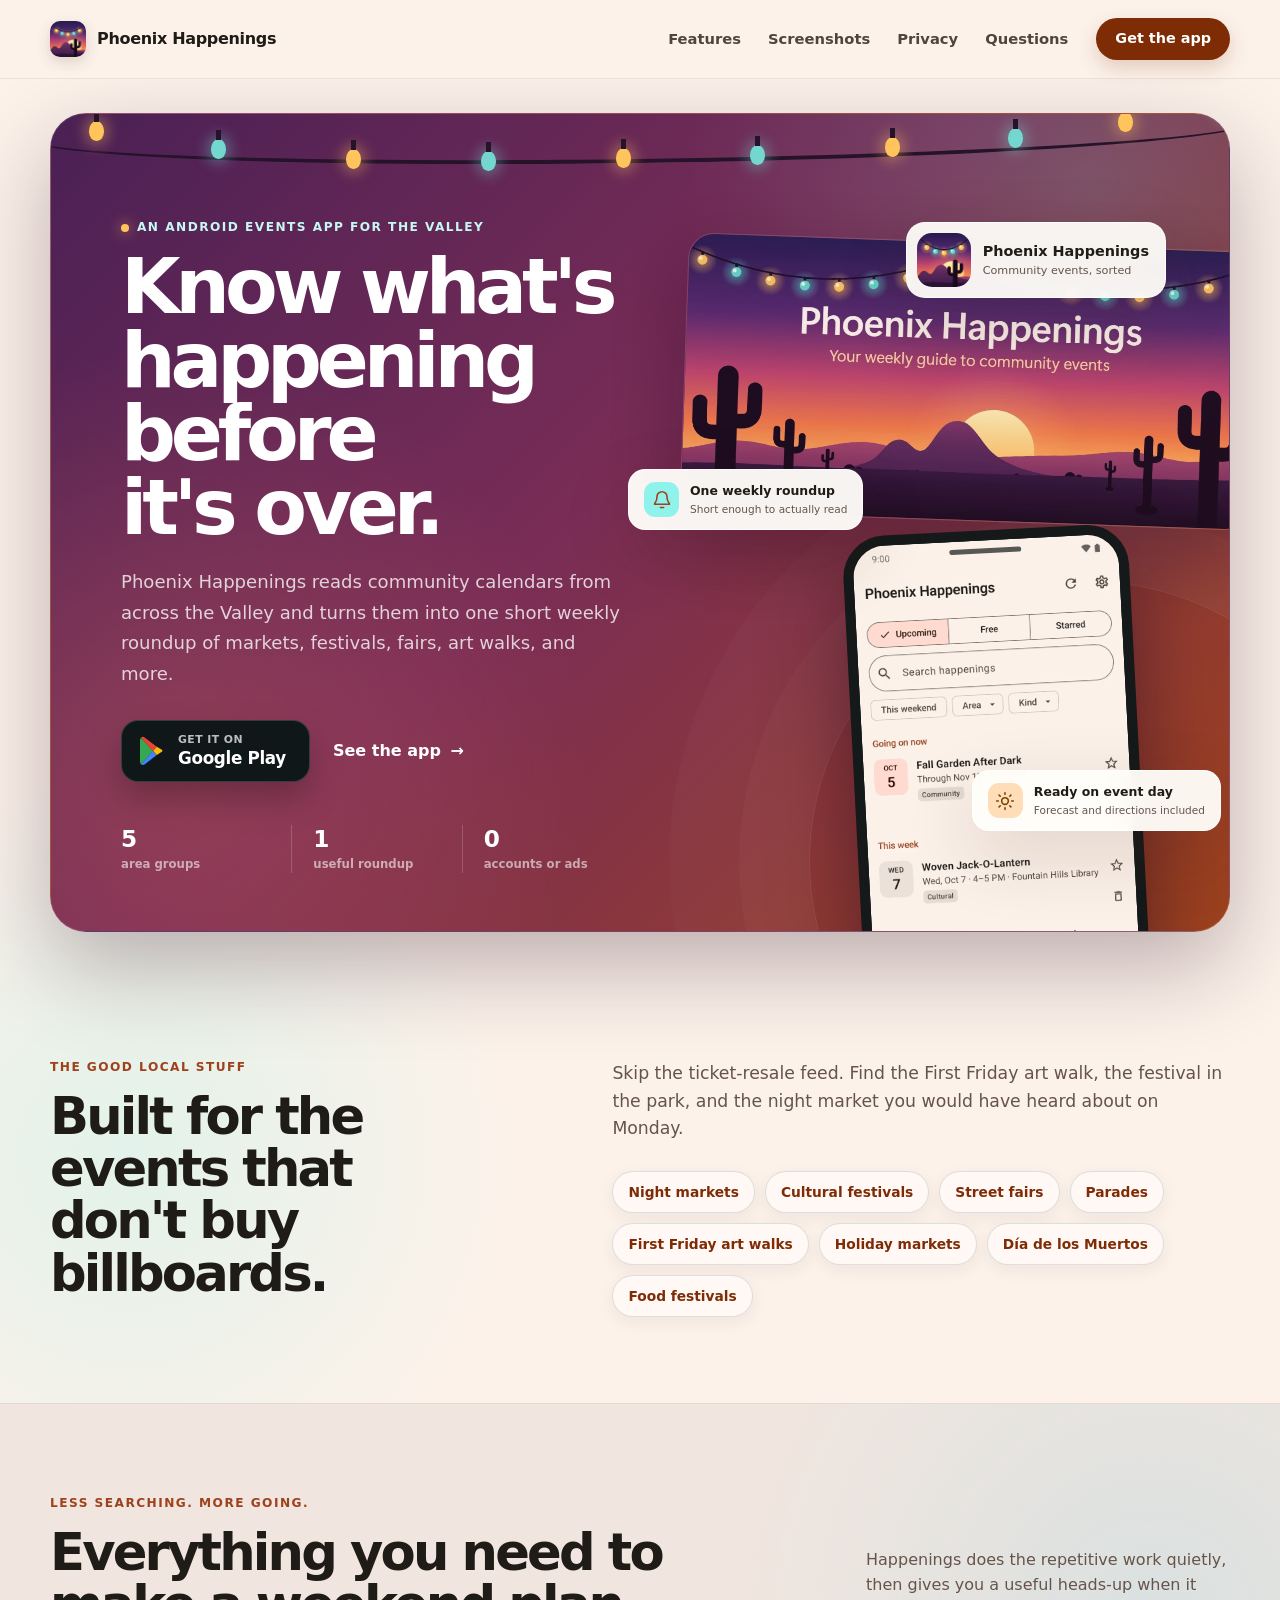
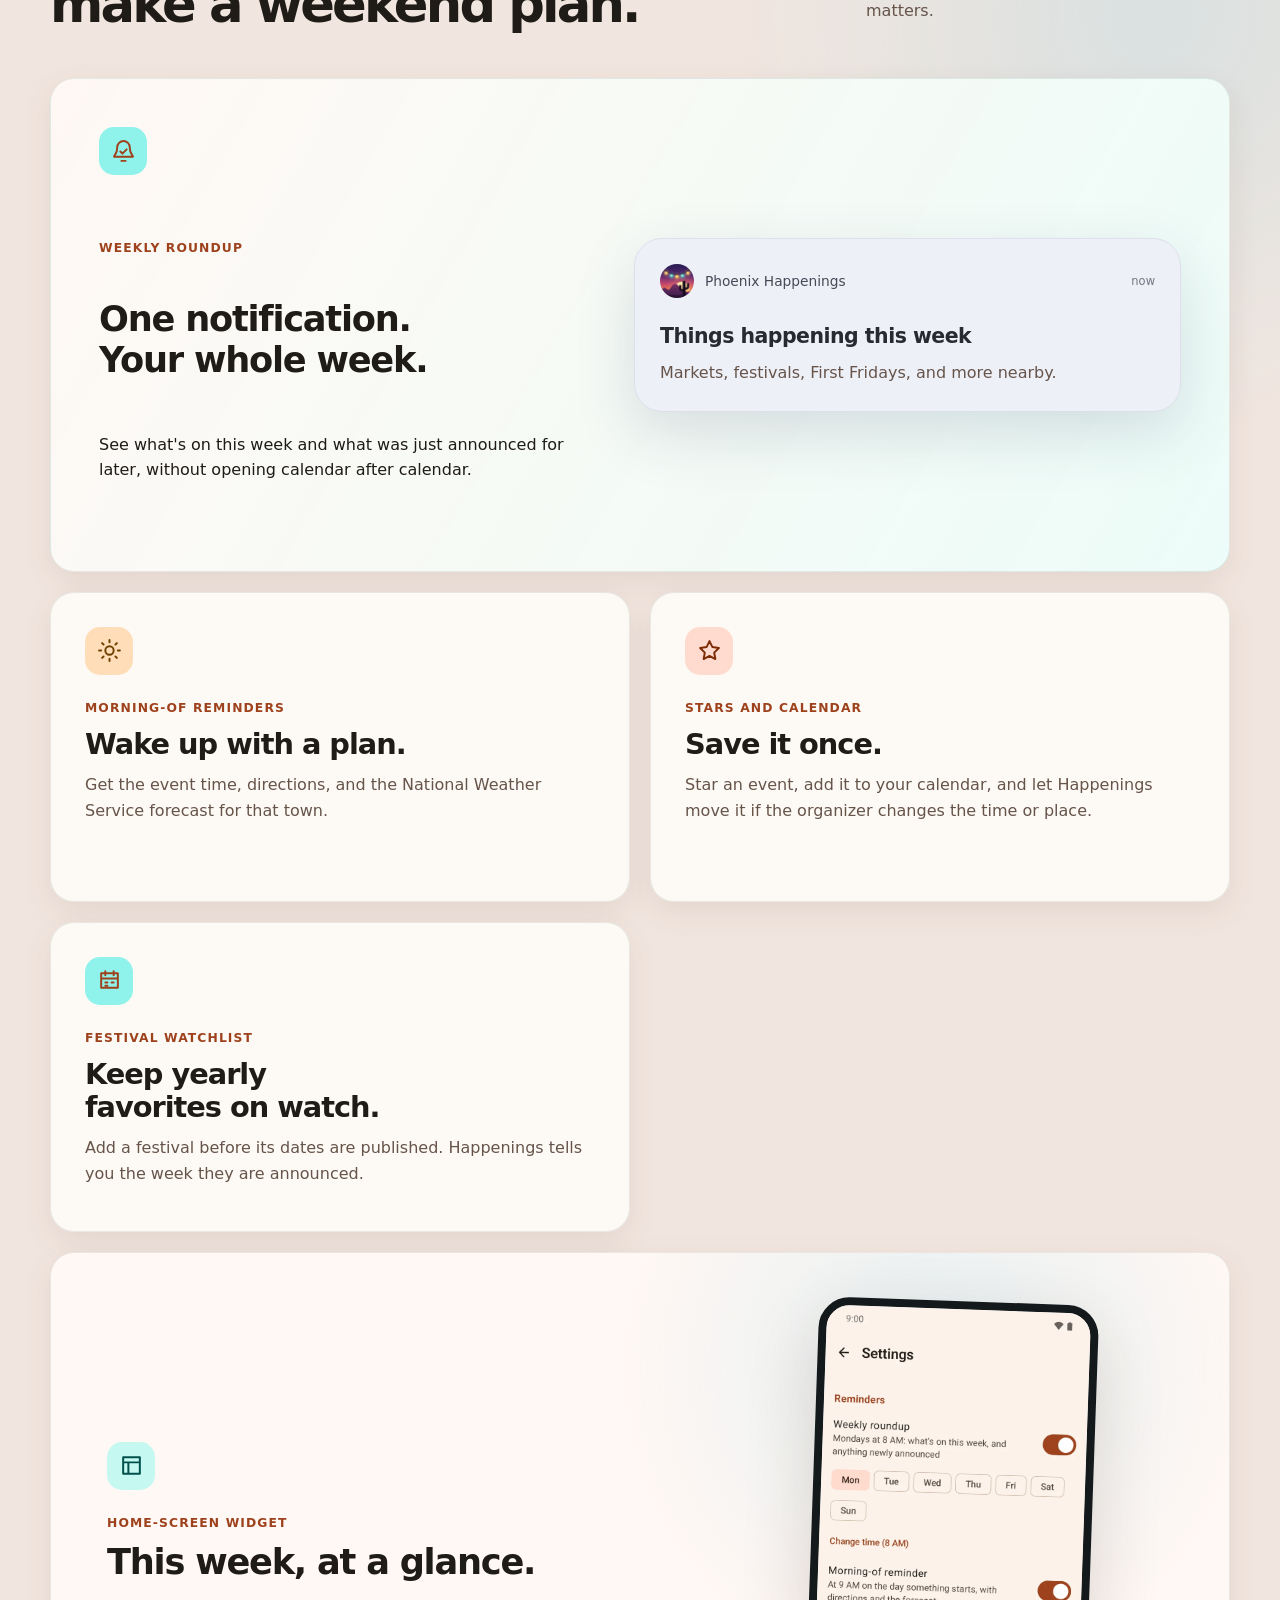
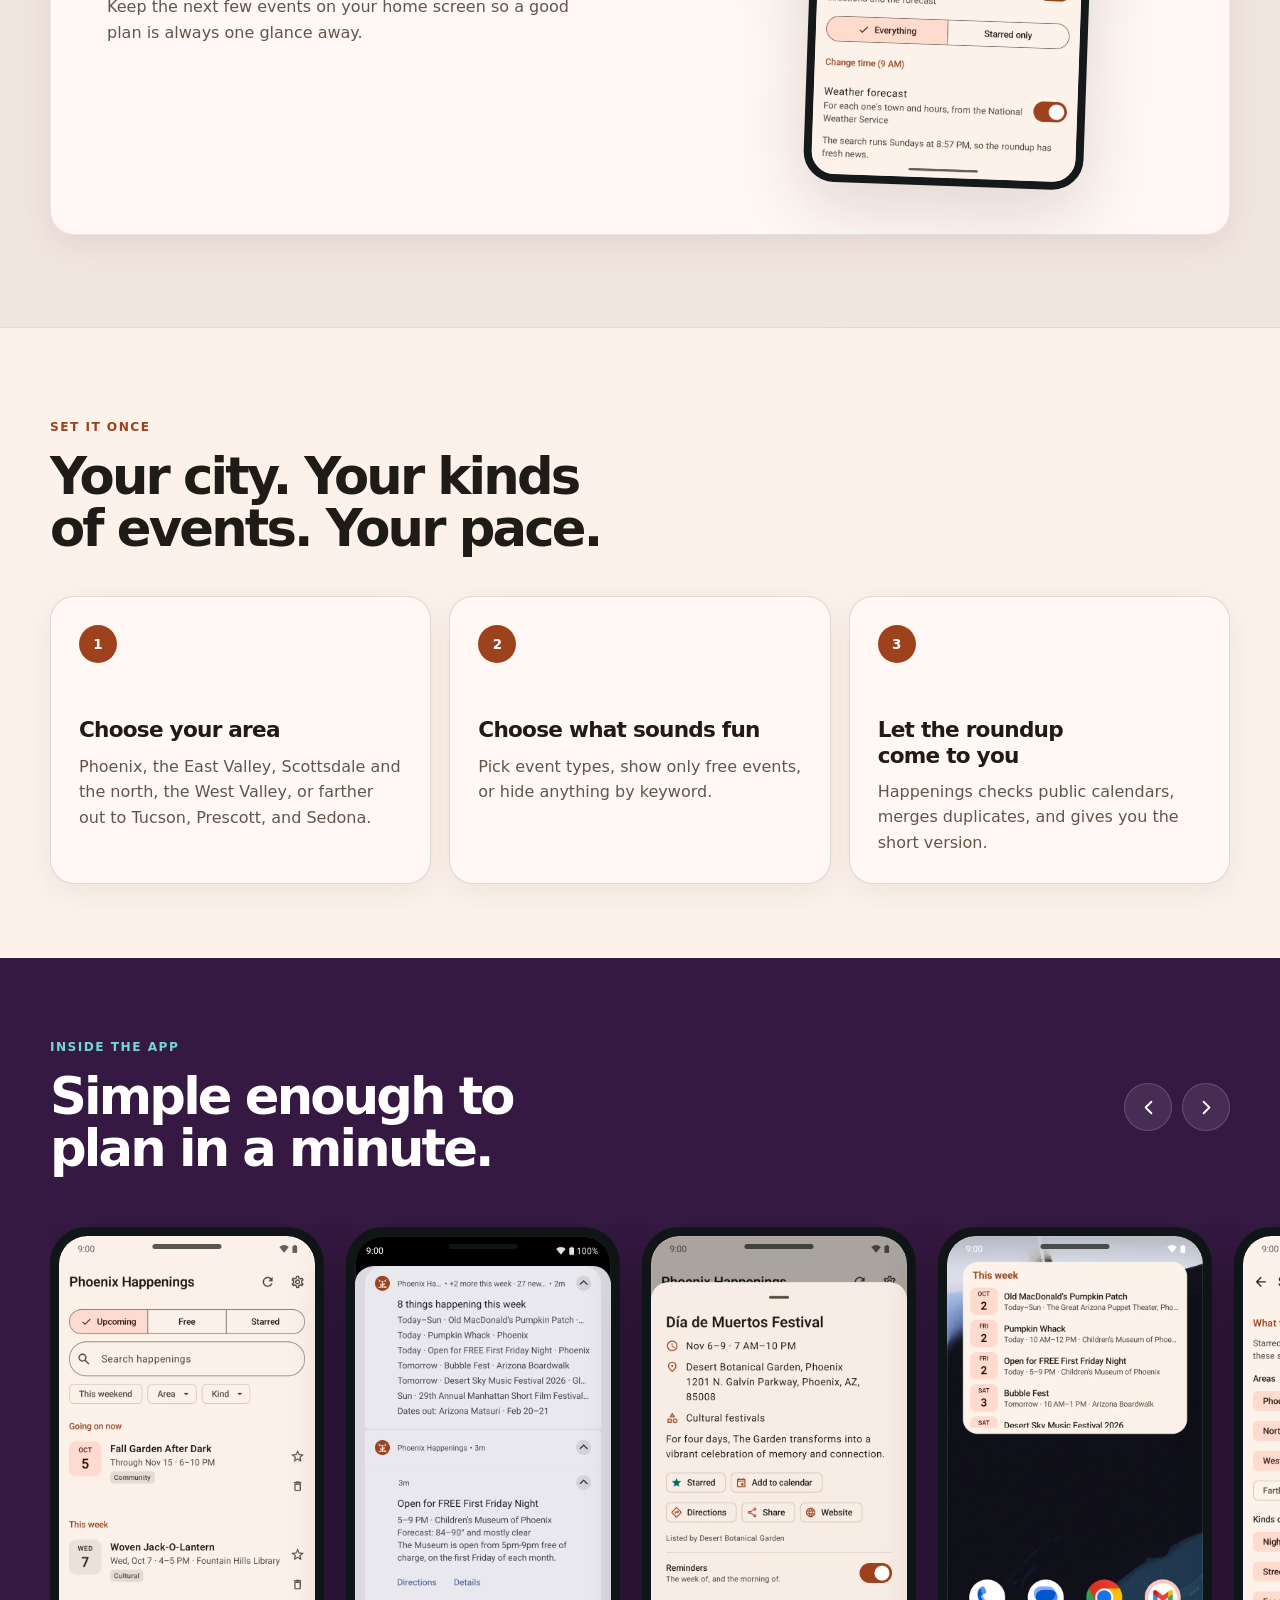
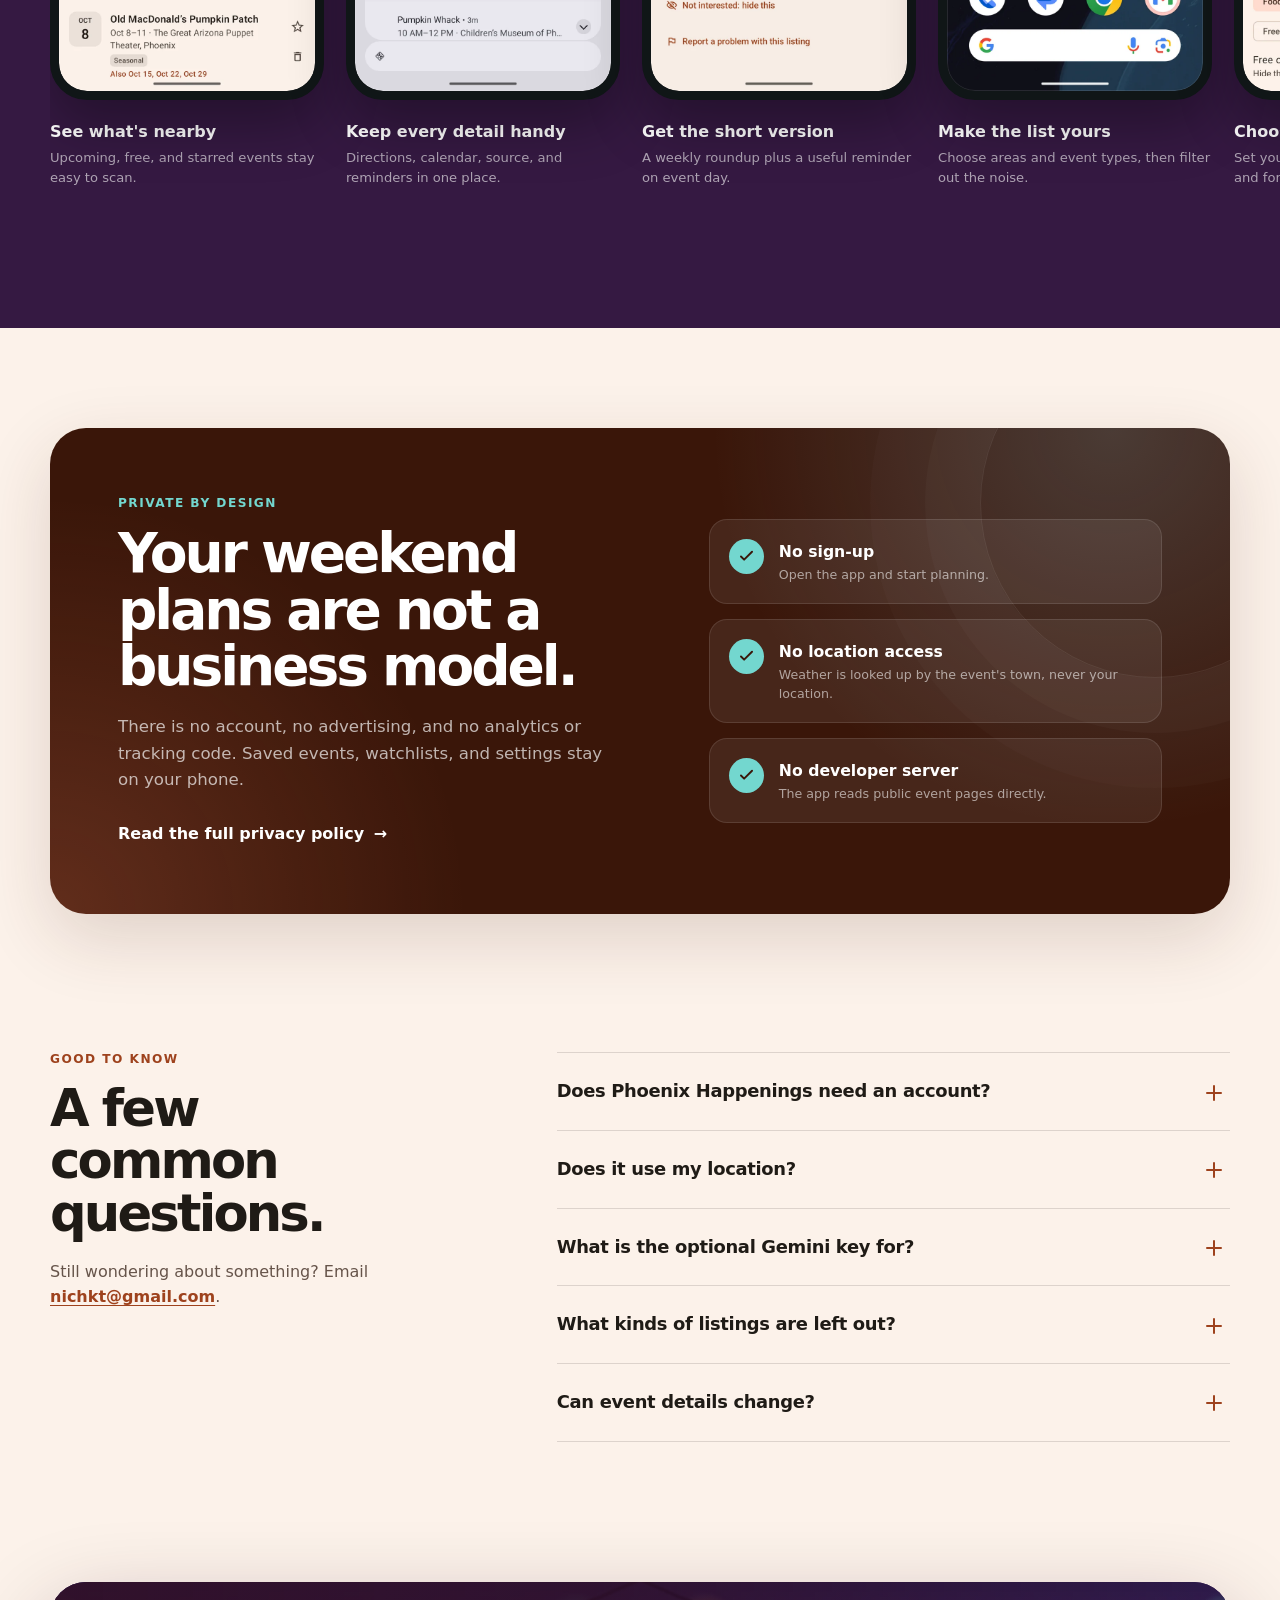
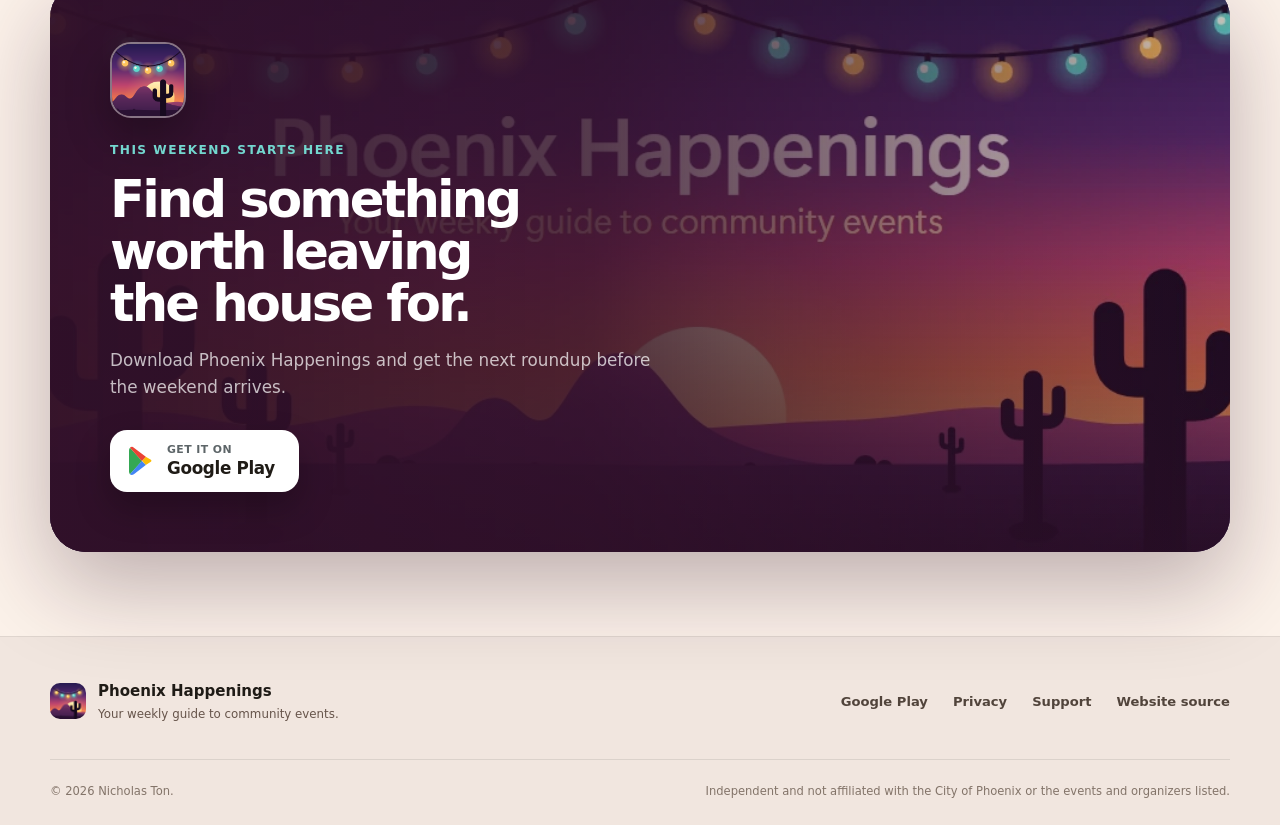
==== commit 0eef285f: "Show Home's new Free tab: fresh home screenshot and caption The app's New tab is now Free (version 1" ====
--- a/index.html
+++ b/index.html
@@ -301,7 +301,7 @@
               <div class="device-speaker" aria-hidden="true"></div>
               <img src="assets/screenshots/1.webp" width="720" height="1280" alt="Upcoming events grouped by what is happening now and this week" loading="lazy">
             </div>
-            <figcaption><strong>See what's nearby</strong><span>Upcoming, new, and starred events stay easy to scan.</span></figcaption>
+            <figcaption><strong>See what's nearby</strong><span>Upcoming, free, and starred events stay easy to scan.</span></figcaption>
           </figure>
 
           <figure class="screenshot-card">
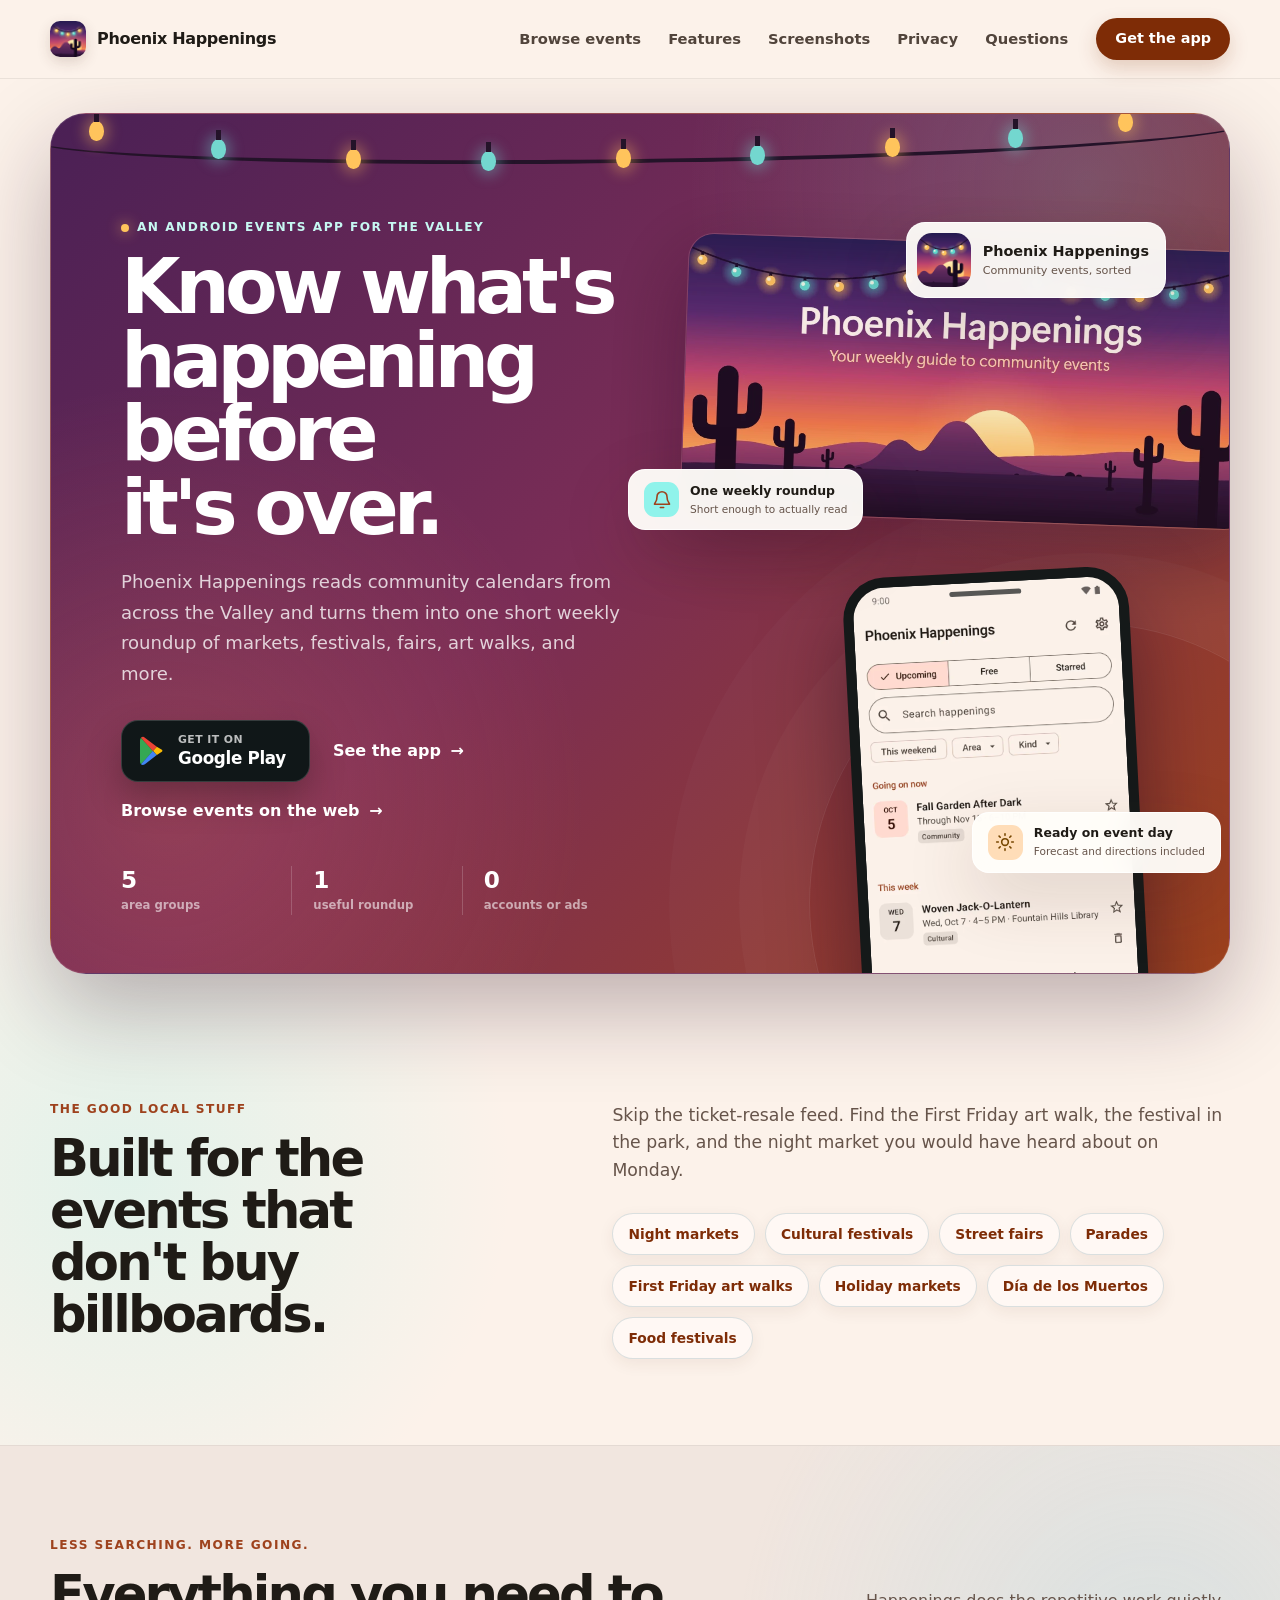
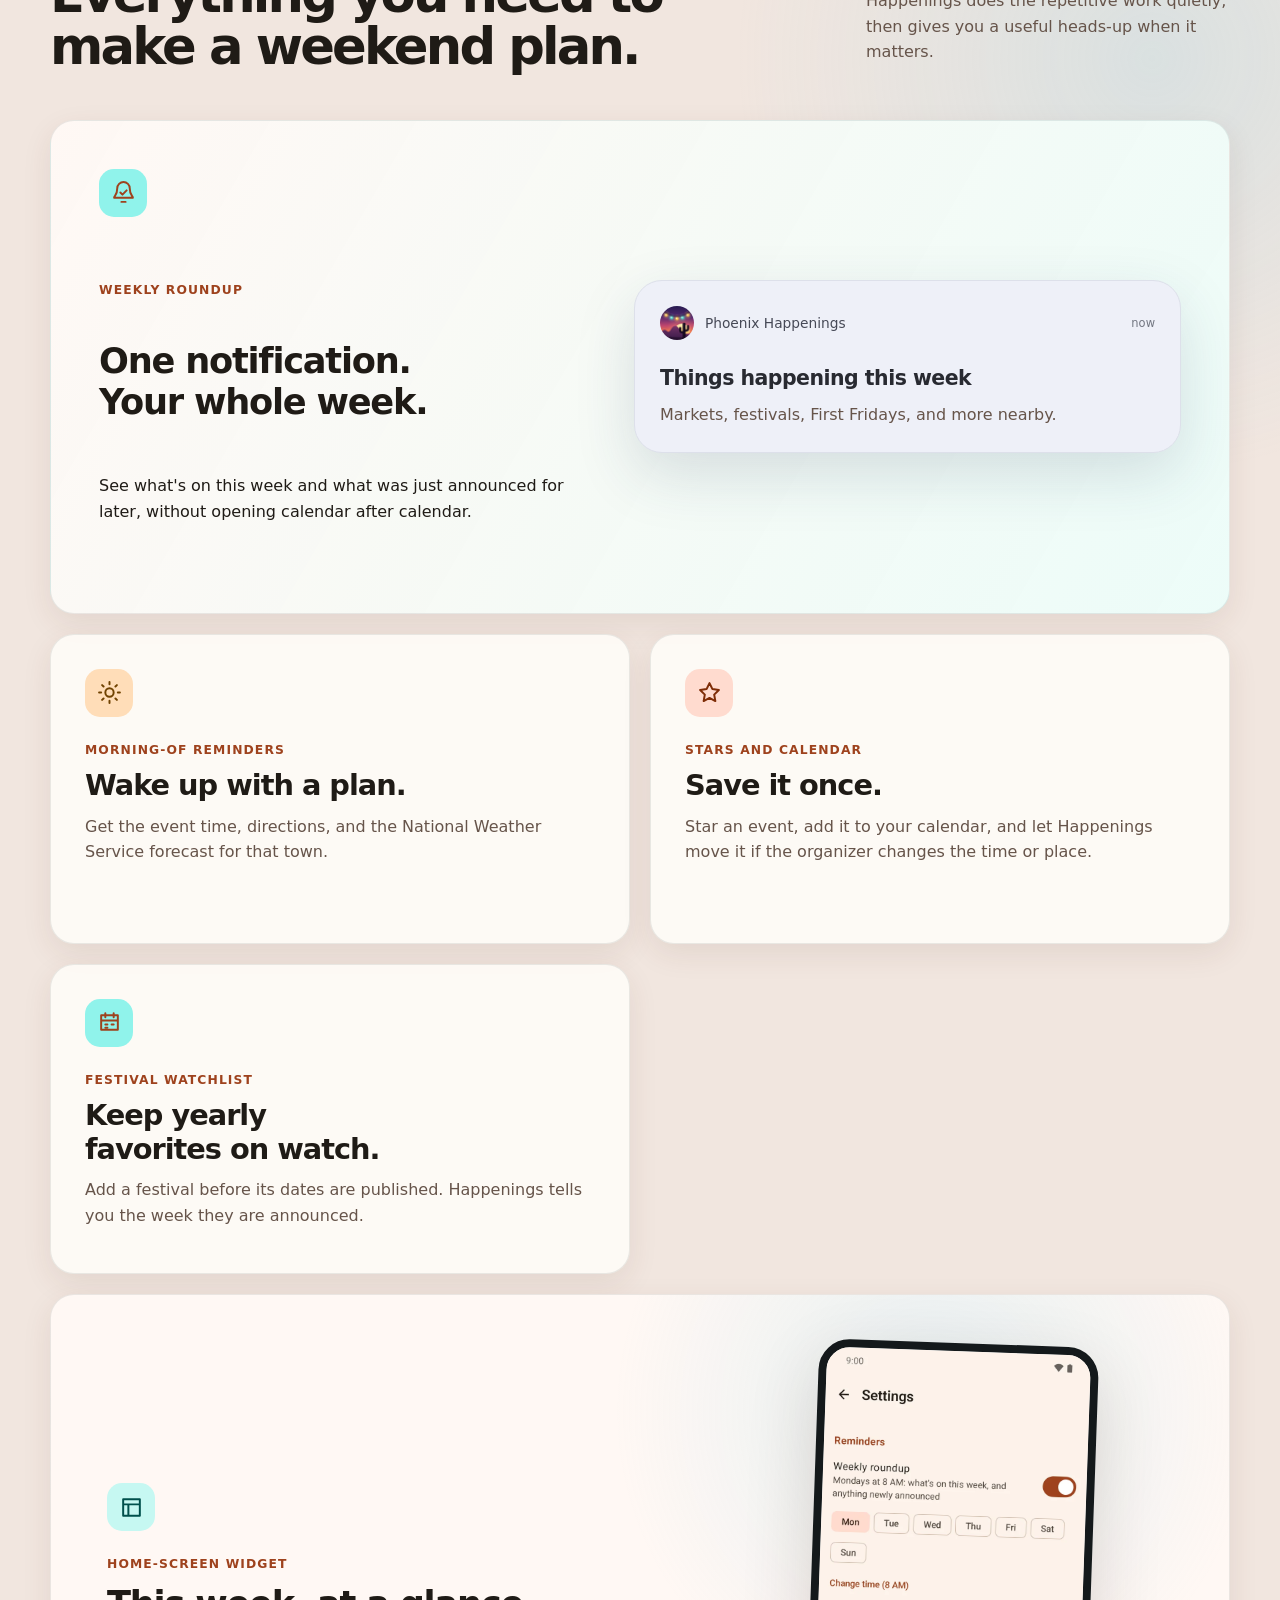
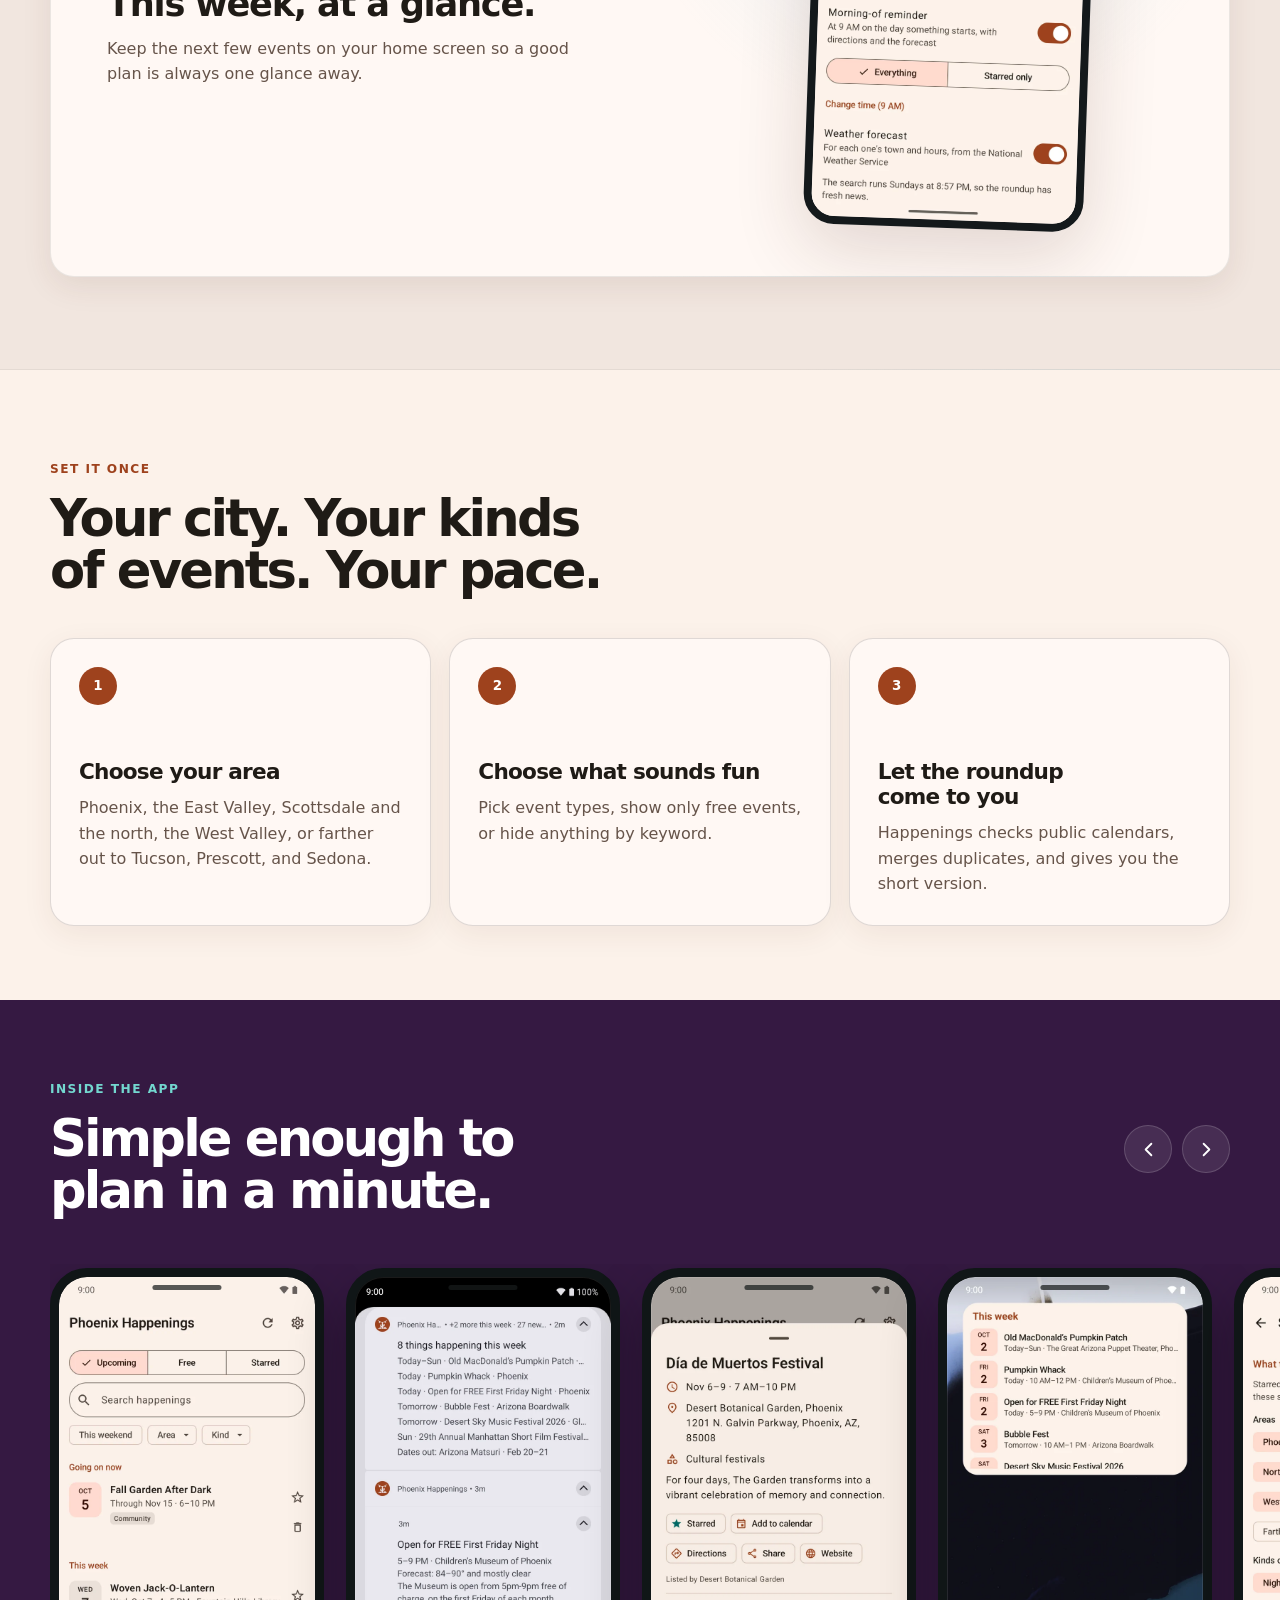
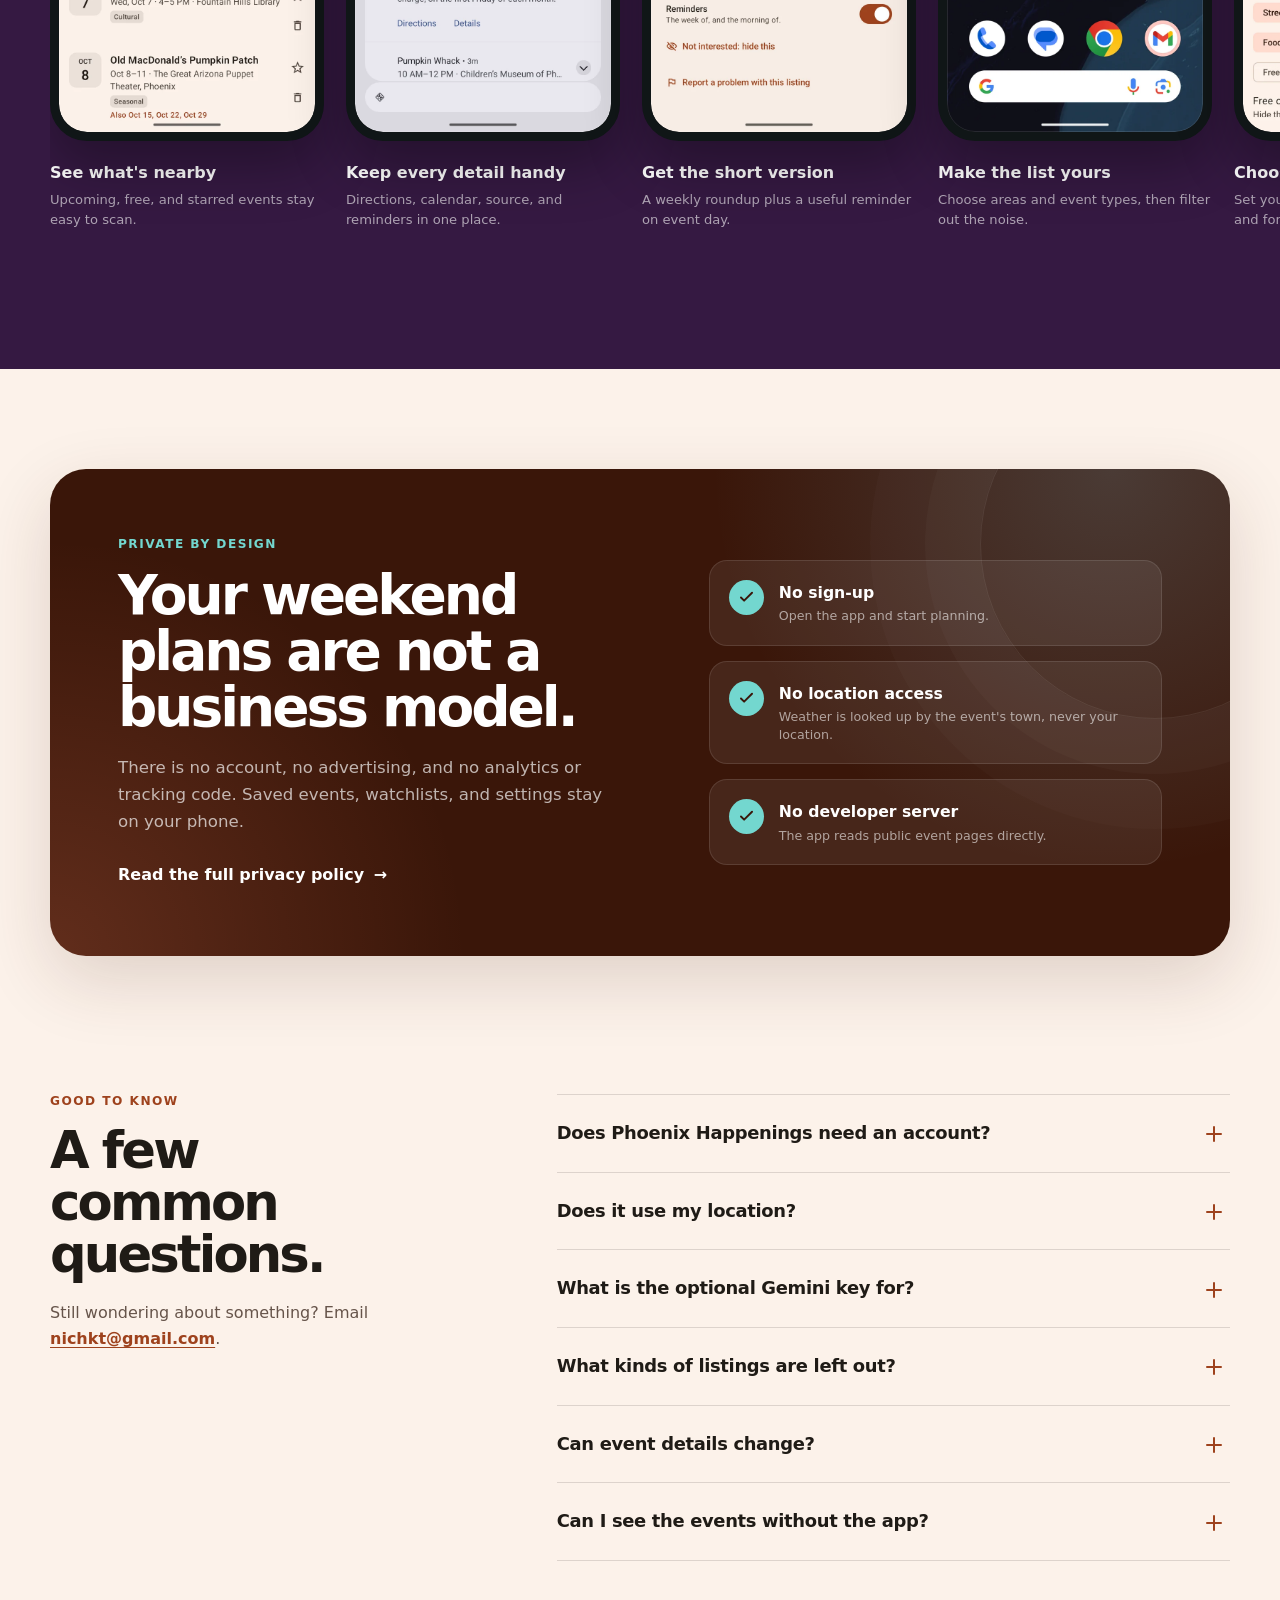
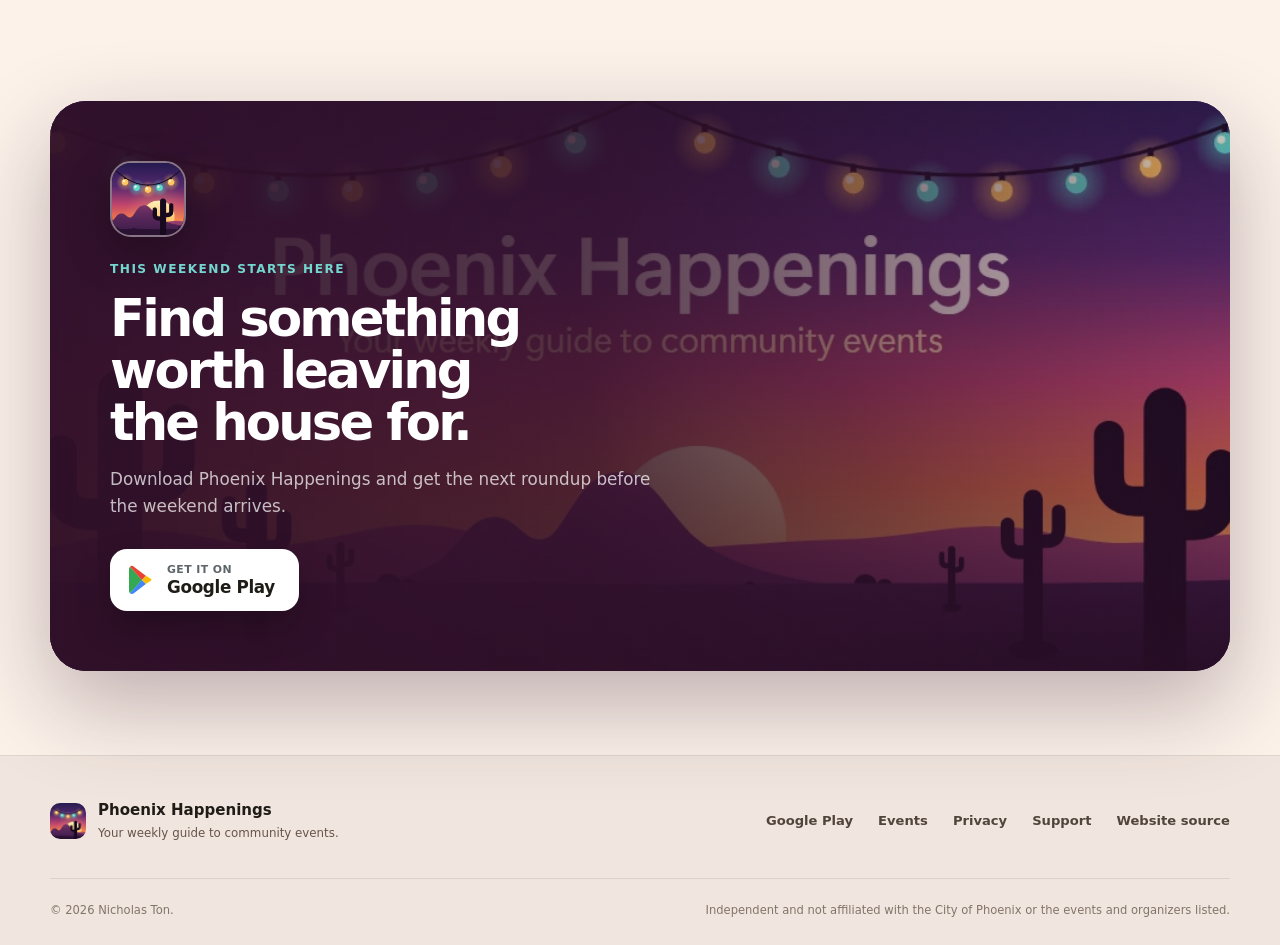
==== commit 7eebea22: "Link the new events page The app's repository now publishes the list of upcoming events to events/ e" ====
--- a/index.html
+++ b/index.html
@@ -60,6 +60,7 @@
       </a>
 
       <div class="nav-links">
+        <a href="events/">Browse events</a>
         <a href="#features">Features</a>
         <a href="#screenshots">Screenshots</a>
         <a href="#privacy">Privacy</a>
@@ -103,6 +104,7 @@
                   </span>
                 </a>
                 <a class="hero-link" href="#screenshots">See the app <span aria-hidden="true">&rarr;</span></a>
+                <a class="hero-link" href="events/">Browse events on the web <span aria-hidden="true">&rarr;</span></a>
               </div>
 
               <ul class="hero-proof" aria-label="App highlights">
@@ -414,6 +416,10 @@
             <summary>Can event details change?</summary>
             <p>Yes. Dates, times, and locations can change, so always check with the organizer. When Happenings sees an update, it can also move an event it added to your calendar.</p>
           </details>
+          <details>
+            <summary>Can I see the events without the app?</summary>
+            <p>Yes. <a href="events/">Browse upcoming events on the web</a>, gathered from the same calendars every morning, and add any of them to Google, Apple, Outlook, or another calendar. It works on iPhone too. The weekly roundup and reminders are in the app.</p>
+          </details>
         </div>
       </div>
     </section>
@@ -451,6 +457,7 @@
       </div>
       <div class="footer-links">
         <a href="https://play.google.com/store/apps/details?id=com.nicholaston.happenings.phoenix" target="_blank" rel="noopener noreferrer">Google Play</a>
+        <a href="events/">Events</a>
         <a href="https://nichkt.github.io/seattle-happenings-privacy/phoenix/" target="_blank" rel="noopener noreferrer">Privacy</a>
         <a href="mailto:nichkt@gmail.com">Support</a>
         <a href="https://github.com/Nichkt/phoenix-happenings" target="_blank" rel="noopener noreferrer">Website source</a>
--- a/styles.css
+++ b/styles.css
@@ -307,8 +307,9 @@
 
 .hero-actions {
   display: flex;
+  flex-wrap: wrap;
   align-items: center;
-  gap: 23px;
+  gap: 16px 23px;
 }
 
 .store-button {
@@ -1240,6 +1241,11 @@
   color: var(--muted);
 }
 
+.faq-list details p a {
+  color: var(--sound);
+  font-weight: 700;
+}
+
 .final-cta {
   padding-top: 48px;
   padding-bottom: 84px;
